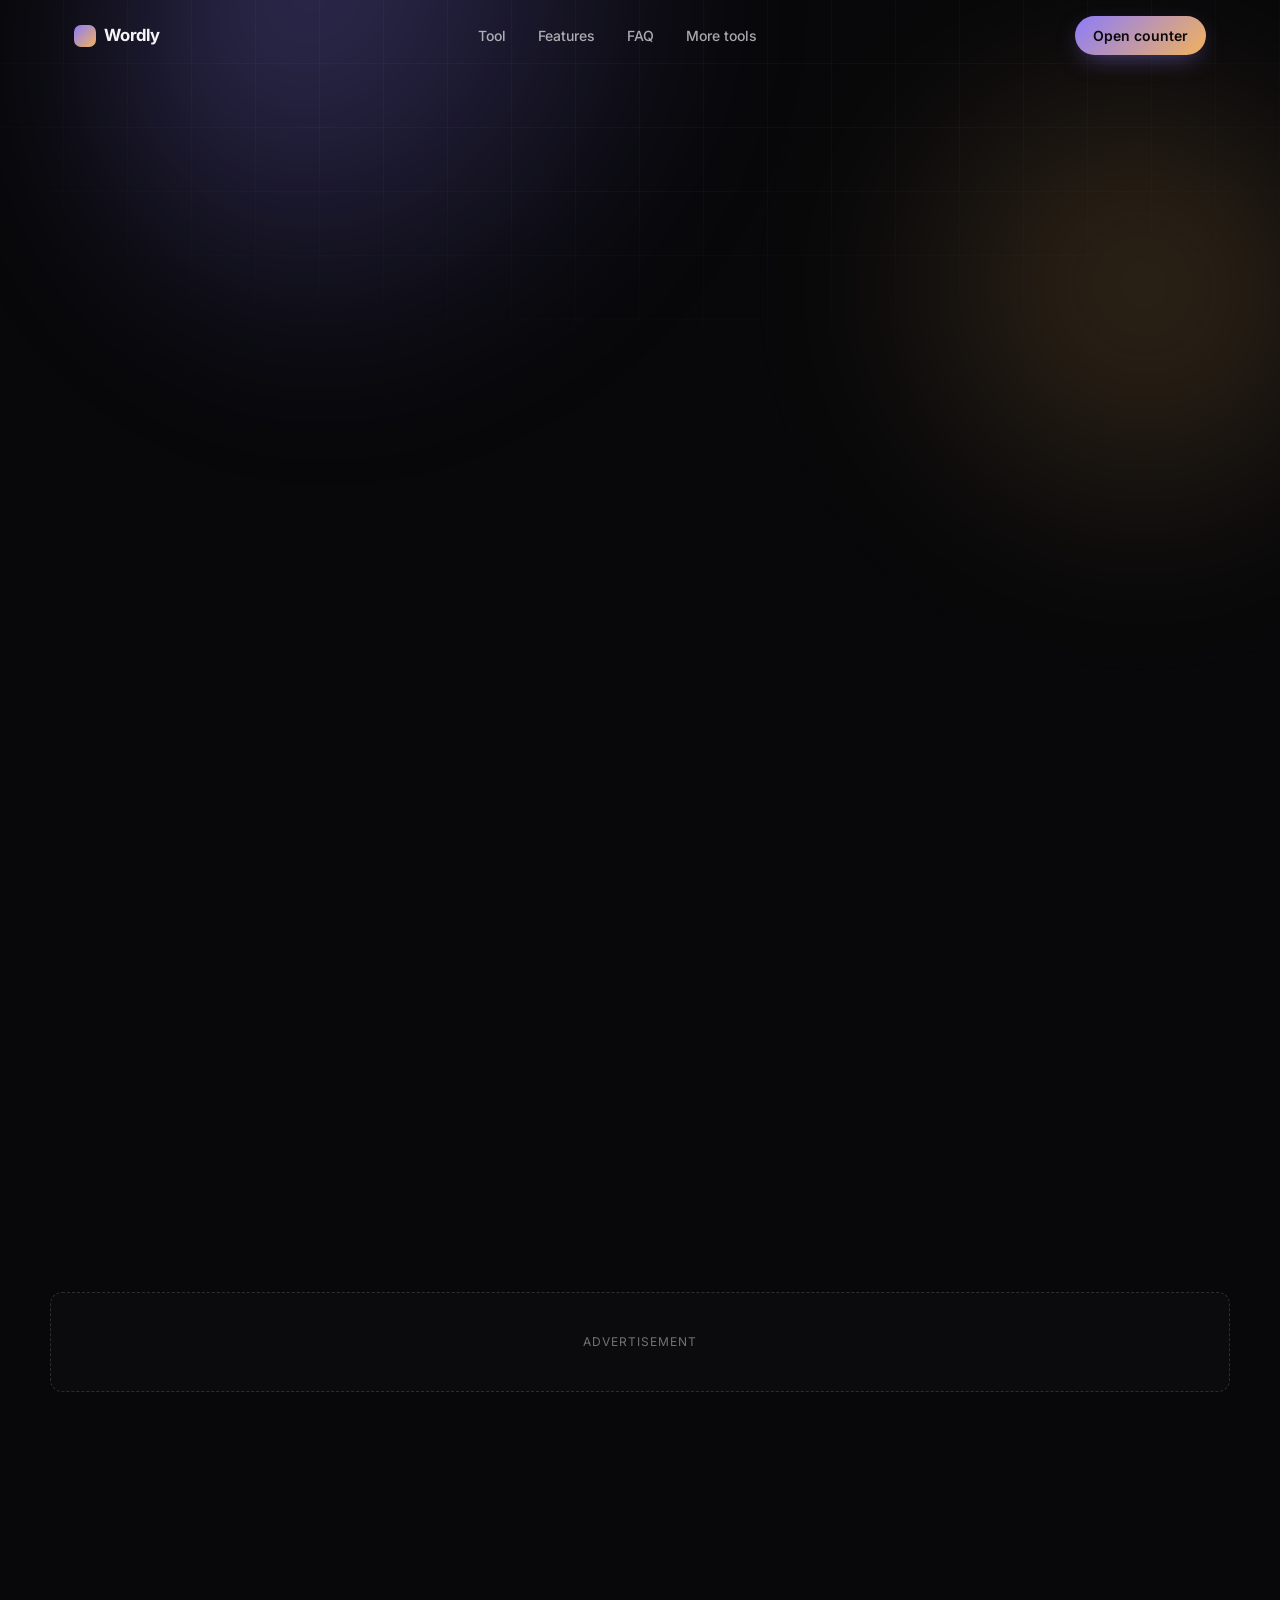
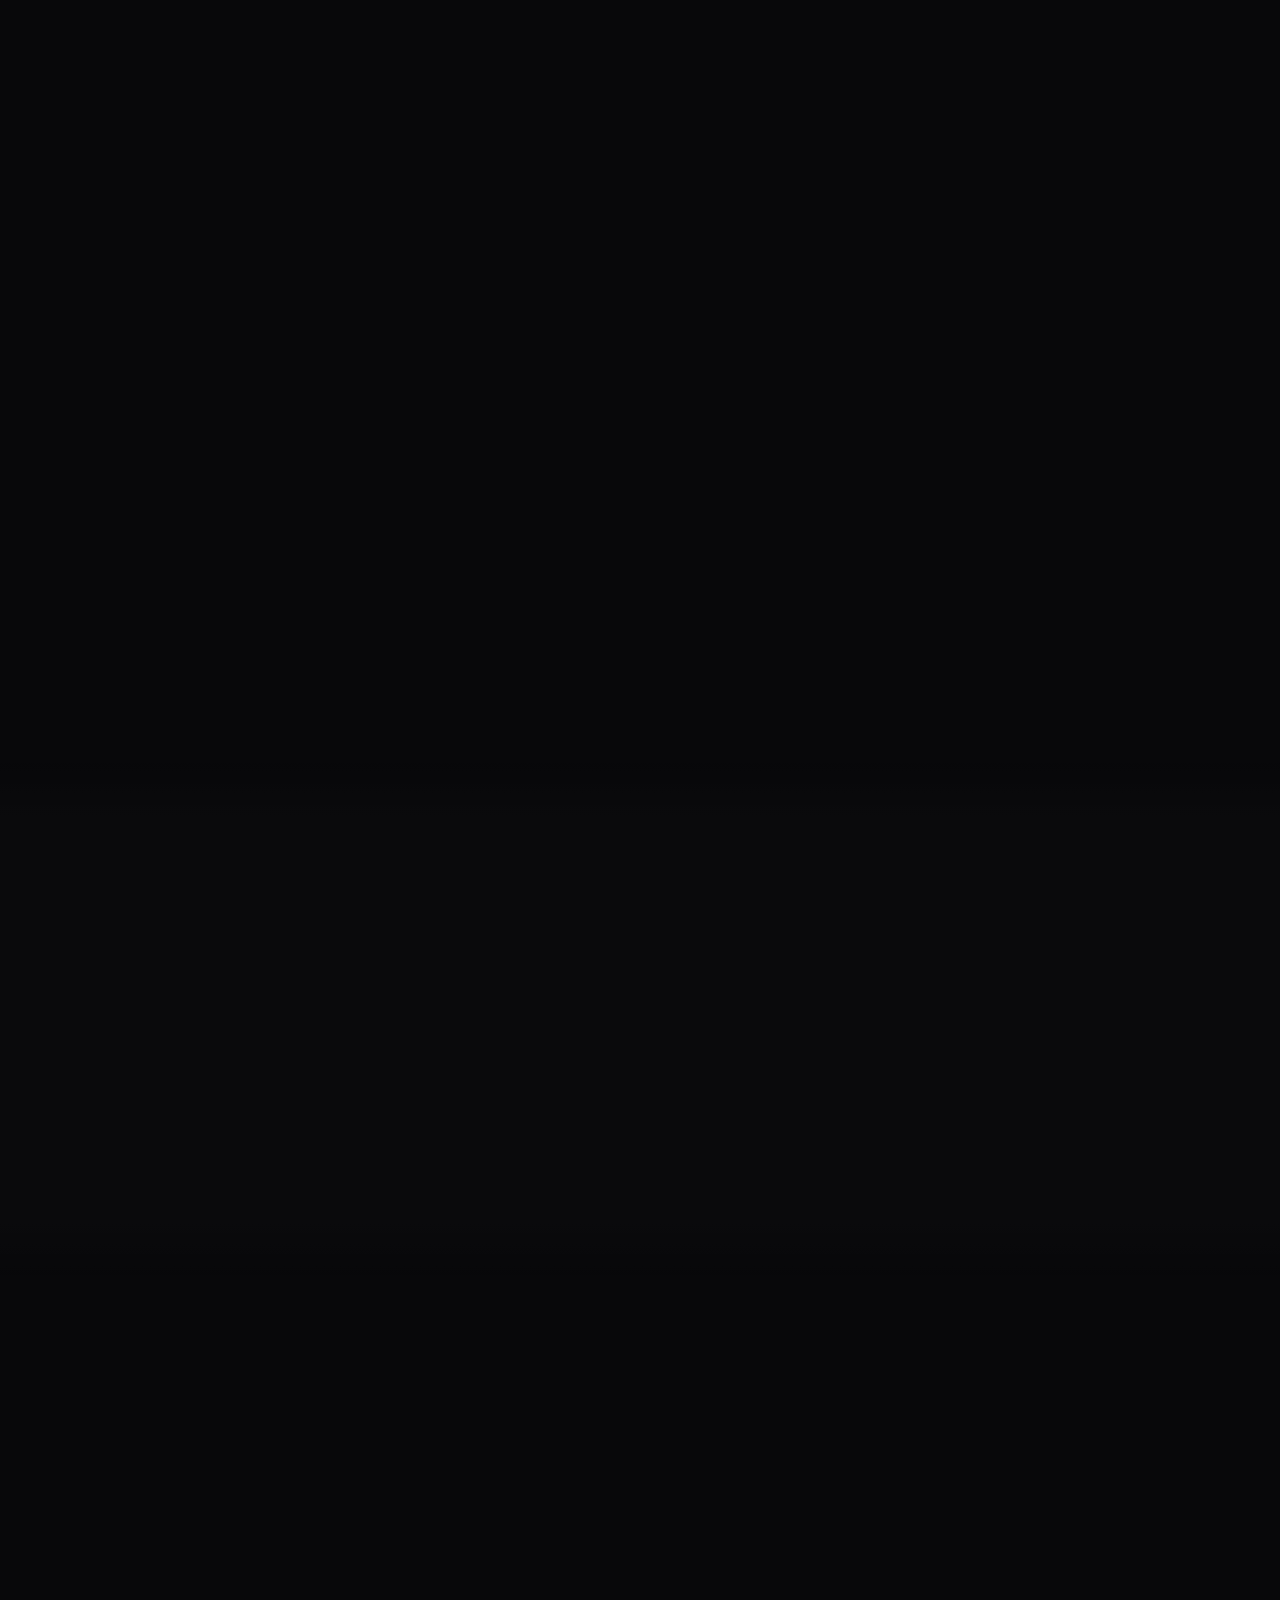
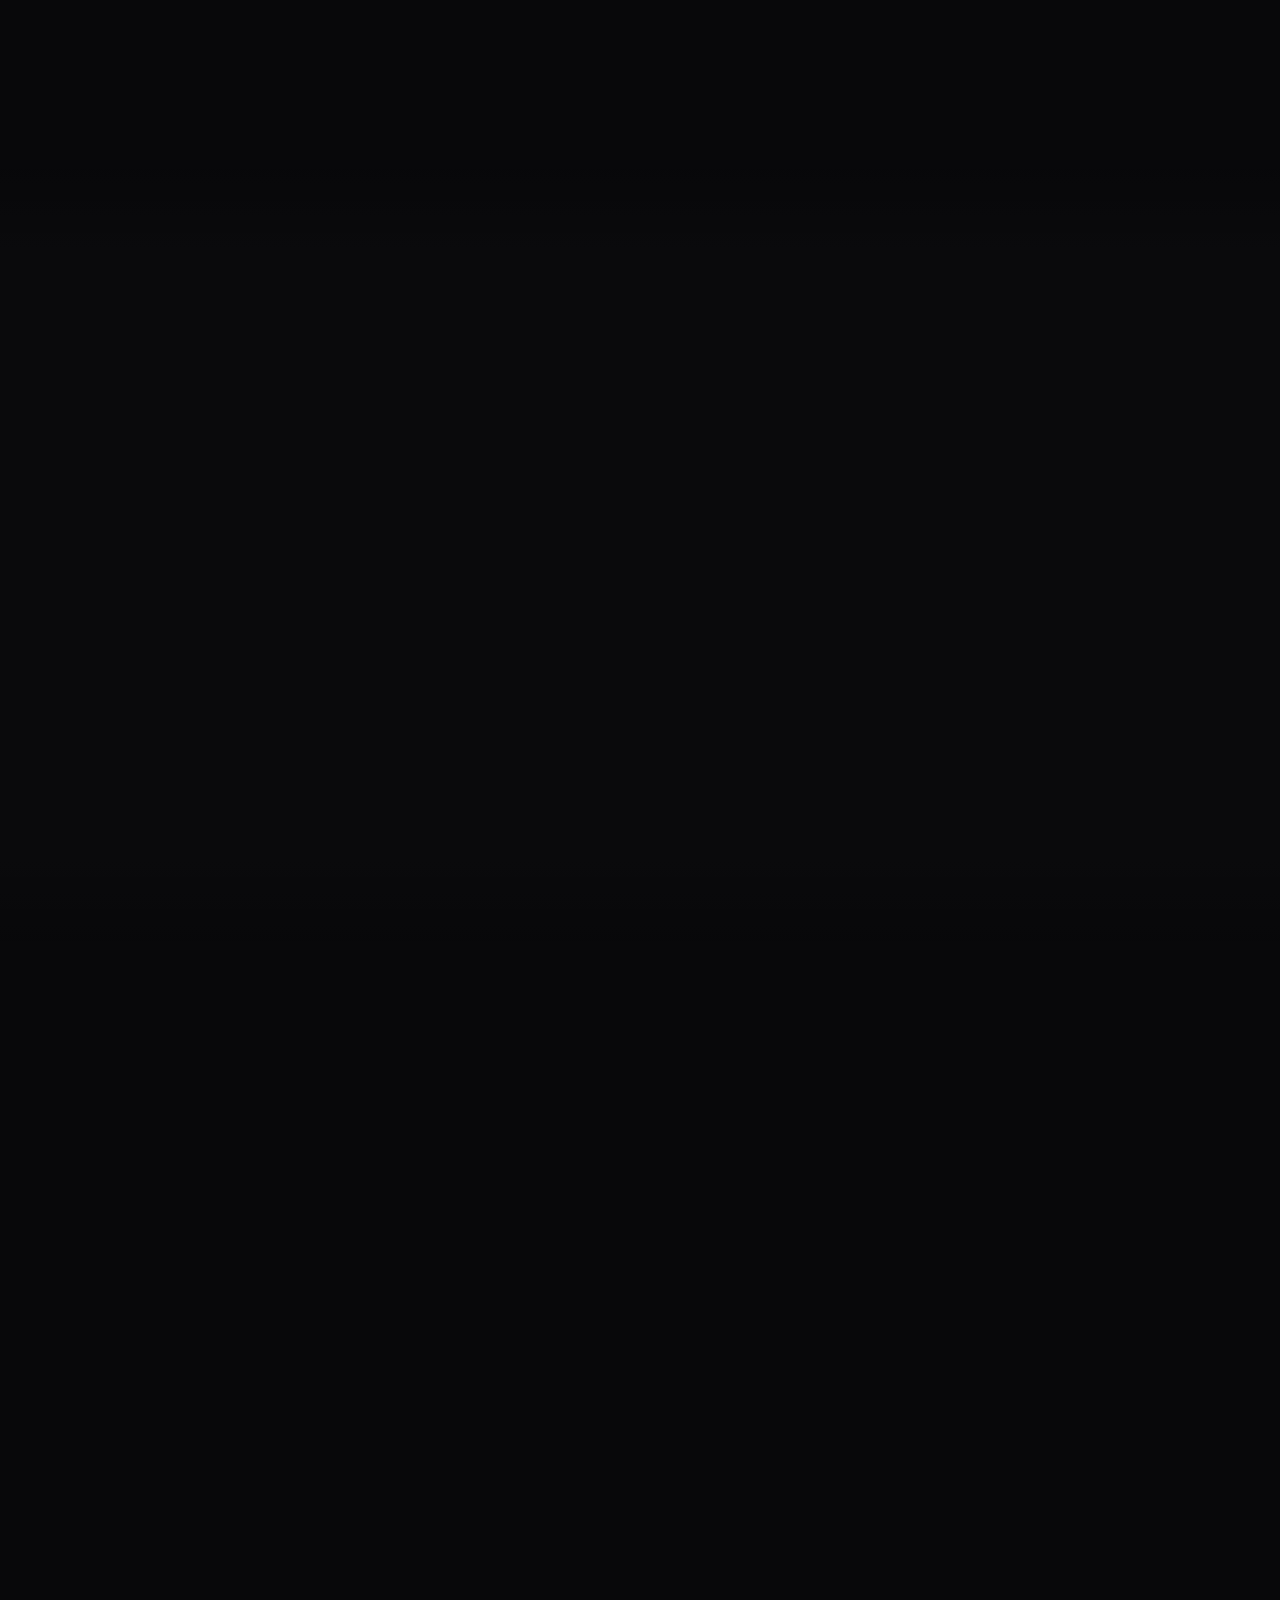
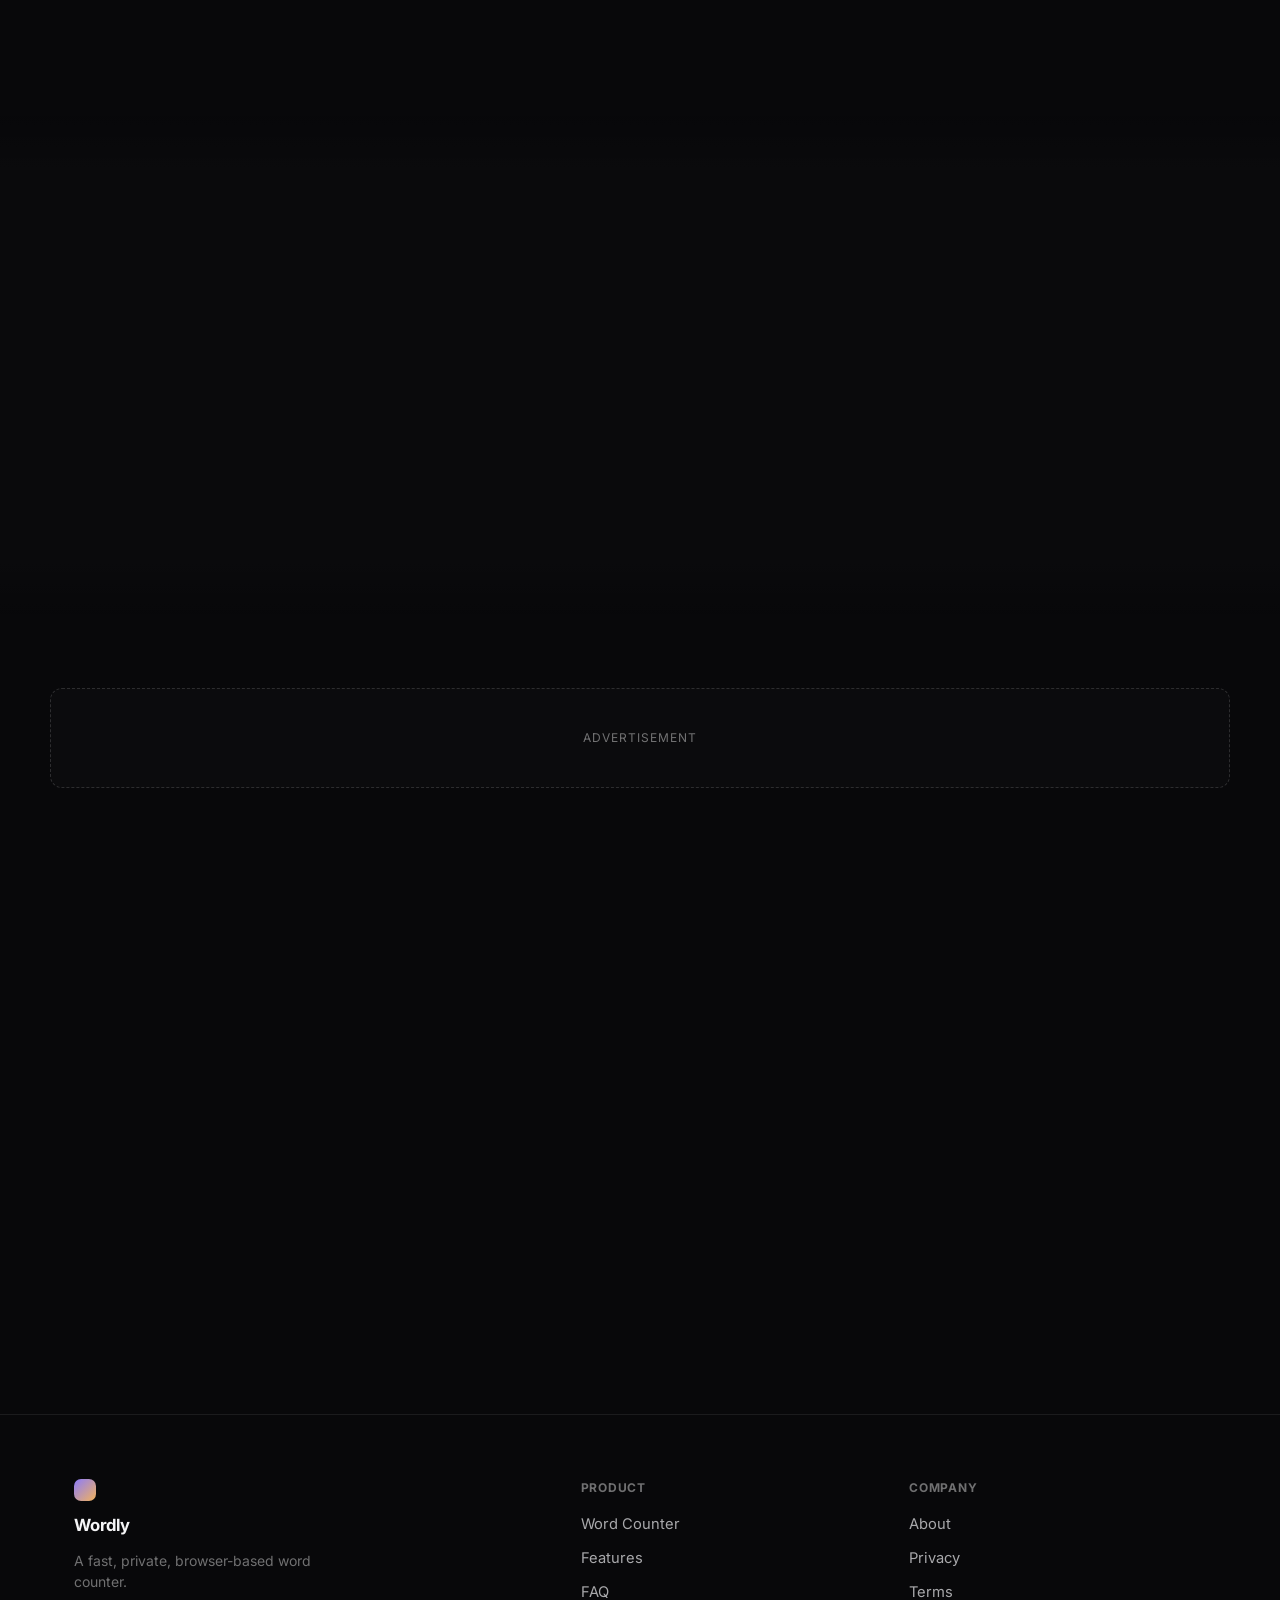
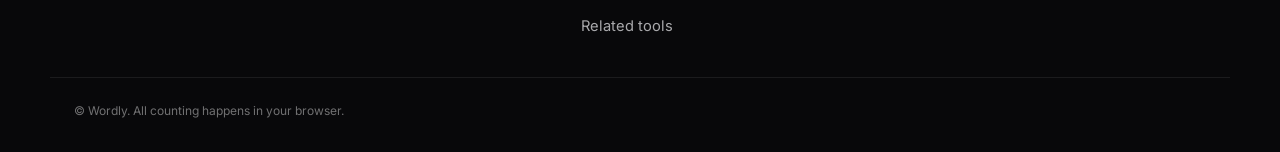
==== index.html @ 93889fdd "Add files via upload" ====
<!DOCTYPE html>
<html lang="en">
<head>
<meta charset="UTF-8">
<meta name="viewport" content="width=device-width, initial-scale=1.0">
<title>Word Counter — Free Online Word & Character Count Tool</title>
<meta name="description" content="Count words, characters, sentences and paragraphs instantly. A free, fast, browser-based word counter with reading time estimates. No sign-up, nothing stored.">
<link rel="canonical" href="https://www.wordcounter-example.com/">

<!-- Open Graph -->
<meta property="og:type" content="website">
<meta property="og:title" content="Word Counter — Free Online Word & Character Count Tool">
<meta property="og:description" content="Count words, characters, sentences and paragraphs instantly in your browser. Free, private, and fast — no sign-up required.">
<meta property="og:url" content="https://www.wordcounter-example.com/">
<meta property="og:site_name" content="Wordly">
<meta property="og:image" content="https://www.wordcounter-example.com/og-image.png">

<!-- Twitter -->
<meta name="twitter:card" content="summary_large_image">
<meta name="twitter:title" content="Word Counter — Free Online Word & Character Count Tool">
<meta name="twitter:description" content="Count words, characters, sentences and paragraphs instantly in your browser. Free, private, and fast.">
<meta name="twitter:image" content="https://www.wordcounter-example.com/og-image.png">

<meta name="theme-color" content="#0a0a0d">
<link rel="icon" type="image/svg+xml" href="favicon.svg">

<!-- Fonts -->
<link rel="preconnect" href="https://fonts.googleapis.com">
<link rel="preconnect" href="https://fonts.gstatic.com" crossorigin>
<link href="https://fonts.googleapis.com/css2?family=Inter:wght@400;500;600;700;800;900&family=Inter:ital@0;1&display=swap" rel="stylesheet">

<link rel="stylesheet" href="style.css">

<!-- Structured data: SoftwareApplication -->
<script type="application/ld+json">
{
  "@context": "https://schema.org",
  "@type": "SoftwareApplication",
  "name": "Wordly Word Counter",
  "applicationCategory": "UtilitiesApplication",
  "operatingSystem": "Any (Web Browser)",
  "url": "https://www.wordcounter-example.com/",
  "description": "A free, browser-based word counter that counts words, characters, sentences and paragraphs, and estimates reading time. No sign-up required and text is never uploaded.",
  "offers": {
    "@type": "Offer",
    "price": "0",
    "priceCurrency": "USD"
  }
}
</script>

<!-- Structured data: FAQPage -->
<script type="application/ld+json">
{
  "@context": "https://schema.org",
  "@type": "FAQPage",
  "mainEntity": [
    {
      "@type": "Question",
      "name": "Is this word counter free to use?",
      "acceptedAnswer": { "@type": "Answer", "text": "Yes. The tool is completely free, with no sign-up, no limits on how often you use it, and no watermarks on your text." }
    },
    {
      "@type": "Question",
      "name": "Does the tool store or upload my text?",
      "acceptedAnswer": { "@type": "Answer", "text": "No. All counting happens locally in your browser using JavaScript. Your text is never sent to a server or stored anywhere." }
    },
    {
      "@type": "Question",
      "name": "How is reading time calculated?",
      "acceptedAnswer": { "@type": "Answer", "text": "Reading time is estimated using an average adult silent reading speed of about 200 words per minute, rounded to the nearest minute." }
    },
    {
      "@type": "Question",
      "name": "How are sentences and paragraphs counted?",
      "acceptedAnswer": { "@type": "Answer", "text": "Sentences are counted by detecting terminal punctuation such as periods, question marks and exclamation points. Paragraphs are counted by detecting line breaks that separate blocks of text." }
    },
    {
      "@type": "Question",
      "name": "Can I use this for essays, assignments, or word-limit requirements?",
      "acceptedAnswer": { "@type": "Answer", "text": "Yes. The counter is well suited for checking essays, application forms, captions and any writing with a required word or character limit." }
    },
    {
      "@type": "Question",
      "name": "Does the word counter work on mobile devices?",
      "acceptedAnswer": { "@type": "Answer", "text": "Yes. The tool is fully responsive and works on phones, tablets and desktop browsers alike." }
    }
  ]
}
</script>
</head>
<body>

<a class="skip-link" href="#tool">Skip to word counter</a>

<!-- Atmospheric background -->
<div class="atmosphere" aria-hidden="true">
  <div class="atmosphere__glow atmosphere__glow--one"></div>
  <div class="atmosphere__glow atmosphere__glow--two"></div>
  <div class="atmosphere__grid"></div>
</div>

<header class="nav" id="siteNav">
  <div class="nav__inner">
    <a href="#top" class="nav__brand" aria-label="Wordly home">
      <span class="nav__brand-mark" aria-hidden="true"></span>
      <span class="nav__brand-name">Wordly</span>
    </a>

    <nav class="nav__links" aria-label="Primary">
      <a href="#tool">Tool</a>
      <a href="#features">Features</a>
      <a href="#faq">FAQ</a>
      <a href="#related-tools">More tools</a>
    </nav>

    <div class="nav__actions">
      <a href="#tool" class="btn btn--primary btn--small">
        Open counter
      </a>
      <button class="nav__menu-toggle" id="menuToggle" aria-expanded="false" aria-controls="mobileMenu" aria-label="Open menu">
        <span></span><span></span><span></span>
      </button>
    </div>
  </div>

  <div class="mobile-menu" id="mobileMenu">
    <a href="#tool">Tool</a>
    <a href="#features">Features</a>
    <a href="#faq">FAQ</a>
    <a href="#related-tools">More tools</a>
    <a href="#tool" class="btn btn--primary btn--small">Open counter</a>
  </div>
</header>

<main id="top">

  <!-- HERO -->
  <section class="hero" id="hero">
    <div class="hero__inner">
      <div class="hero__copy" data-reveal>
        <span class="eyebrow" data-reveal-child>
          <span class="eyebrow__dot" aria-hidden="true"></span>
          Free · Private · No sign-up
        </span>

        <h1 class="hero__title" data-reveal-child>
          A word counter that respects
          <span class="hero__title-accent">your words</span>
        </h1>

        <p class="hero__subtitle" data-reveal-child>
          Count words, characters, sentences and paragraphs the instant you type. Everything runs in your browser — your text is never uploaded, stored, or seen by anyone but you.
        </p>

        <div class="hero__cta-row" data-reveal-child>
          <a href="#tool" class="btn btn--primary btn--large">
            Start counting
            <svg width="16" height="16" viewBox="0 0 16 16" fill="none" aria-hidden="true"><path d="M3.5 8h9M8.5 3.5 13 8l-4.5 4.5" stroke="currentColor" stroke-width="1.6" stroke-linecap="round" stroke-linejoin="round"/></svg>
          </a>
          <a href="#how-it-works" class="btn btn--ghost btn--large">How it works</a>
        </div>

        <ul class="hero__facts" data-reveal-child>
          <li>No account required</li>
          <li>Works entirely offline</li>
          <li>Updates as you type</li>
        </ul>
      </div>
    </div>
  </section>

  <!-- TOOL -->
  <section class="tool-section" id="tool" aria-labelledby="tool-heading">
    <div class="tool-section__inner">
      <h2 class="sr-only" id="tool-heading">Word and character counter</h2>

      <div class="tool-card" data-reveal>
        <div class="tool-card__toolbar">
          <div class="tool-card__toolbar-left">
            <span class="tool-card__dot" aria-hidden="true"></span>
            <span class="tool-card__label">Word Counter</span>
          </div>
          <div class="tool-card__toolbar-actions">
            <button class="tool-btn" id="sampleBtn" type="button">
              <svg width="15" height="15" viewBox="0 0 16 16" fill="none" aria-hidden="true"><path d="M3 8.5 6 11l7-7" stroke="currentColor" stroke-width="1.5" stroke-linecap="round" stroke-linejoin="round"/></svg>
              Sample text
            </button>
            <button class="tool-btn" id="pasteBtn" type="button">
              <svg width="15" height="15" viewBox="0 0 16 16" fill="none" aria-hidden="true"><rect x="4" y="3" width="8" height="11" rx="1.5" stroke="currentColor" stroke-width="1.4"/><path d="M6.5 3V2.3A1.3 1.3 0 0 1 7.8 1h.4a1.3 1.3 0 0 1 1.3 1.3V3" stroke="currentColor" stroke-width="1.4"/></svg>
              Paste
            </button>
            <button class="tool-btn" id="copyBtn" type="button">
              <svg width="15" height="15" viewBox="0 0 16 16" fill="none" aria-hidden="true"><rect x="5.5" y="5.5" width="8" height="9" rx="1.4" stroke="currentColor" stroke-width="1.4"/><path d="M3 10.5V3.9A1.4 1.4 0 0 1 4.4 2.5H10" stroke="currentColor" stroke-width="1.4"/></svg>
              Copy
            </button>
            <button class="tool-btn tool-btn--danger" id="clearBtn" type="button">
              <svg width="15" height="15" viewBox="0 0 16 16" fill="none" aria-hidden="true"><path d="M3.5 4.5h9M6.5 4.5V3a1 1 0 0 1 1-1h1a1 1 0 0 1 1 1v1.5M6 7.5v4M10 7.5v4M4.5 4.5l.6 8.1a1.2 1.2 0 0 0 1.2 1.1h3.4a1.2 1.2 0 0 0 1.2-1.1l.6-8.1" stroke="currentColor" stroke-width="1.4" stroke-linecap="round"/></svg>
              Clear
            </button>
          </div>
        </div>

        <div class="tool-card__editor-wrap">
          <label for="editor" class="sr-only">Text to count</label>
          <textarea
            id="editor"
            class="tool-card__editor"
            placeholder="Start typing or paste your text here. Word, character, sentence and paragraph counts appear instantly below."
            spellcheck="false"
            autocomplete="off"
            autocapitalize="off"
          ></textarea>
          <div class="tool-card__editor-glow" aria-hidden="true"></div>
        </div>

        <p class="tool-card__status sr-only" id="liveStatus" role="status" aria-live="polite"></p>

        <div class="tool-card__stats">
          <div class="stat">
            <span class="stat__value" id="statWords" data-target="0">0</span>
            <span class="stat__label">Words</span>
          </div>
          <div class="stat">
            <span class="stat__value" id="statChars" data-target="0">0</span>
            <span class="stat__label">Characters</span>
          </div>
          <div class="stat">
            <span class="stat__value" id="statCharsNoSpace" data-target="0">0</span>
            <span class="stat__label">Chars (no spaces)</span>
          </div>
          <div class="stat">
            <span class="stat__value" id="statSentences" data-target="0">0</span>
            <span class="stat__label">Sentences</span>
          </div>
          <div class="stat">
            <span class="stat__value" id="statParagraphs" data-target="0">0</span>
            <span class="stat__label">Paragraphs</span>
          </div>
          <div class="stat">
            <span class="stat__value" id="statReadTime" data-target="0">0<span class="stat__unit">m</span></span>
            <span class="stat__label">Reading time</span>
          </div>
        </div>
      </div>

      <ul class="trust-strip" data-reveal>
        <li><svg width="16" height="16" viewBox="0 0 16 16" fill="none" aria-hidden="true"><path d="M8 1.5 13.5 3.5v3.8c0 3.4-2.3 5.9-5.5 7.2-3.2-1.3-5.5-3.8-5.5-7.2V3.5L8 1.5Z" stroke="currentColor" stroke-width="1.3" stroke-linejoin="round"/></svg> Private by design</li>
        <li><svg width="16" height="16" viewBox="0 0 16 16" fill="none" aria-hidden="true"><path d="M8 1v3.2M8 11.8V15M1 8h3.2M11.8 8H15M3.4 3.4l2.3 2.3M10.3 10.3l2.3 2.3M3.4 12.6l2.3-2.3M10.3 5.7l2.3-2.3" stroke="currentColor" stroke-width="1.3" stroke-linecap="round"/></svg> Instant results</li>
        <li><svg width="16" height="16" viewBox="0 0 16 16" fill="none" aria-hidden="true"><path d="M2 8a6 6 0 1 1 6 6" stroke="currentColor" stroke-width="1.3" stroke-linecap="round"/><path d="M2 4v3.5H5.5" stroke="currentColor" stroke-width="1.3" stroke-linecap="round" stroke-linejoin="round"/></svg> No sign-up needed</li>
        <li><svg width="16" height="16" viewBox="0 0 16 16" fill="none" aria-hidden="true"><rect x="2" y="5.5" width="12" height="8.5" rx="1.6" stroke="currentColor" stroke-width="1.3"/><path d="M4.5 5.5V4a3.5 3.5 0 0 1 7 0v1.5" stroke="currentColor" stroke-width="1.3"/></svg> Runs in your browser</li>
      </ul>
    </div>
  </section>

  <!-- AD SLOT 1 -->
  <div class="ad-slot" aria-label="Advertisement placeholder">
    <span class="ad-slot__label">Advertisement</span>
  </div>

  <!-- FEATURES -->
  <section class="section" id="features" aria-labelledby="features-heading">
    <div class="section__inner">
      <div class="section__head" data-reveal>
        <span class="section__kicker">Built for real writing</span>
        <h2 class="section__title" id="features-heading">Everything a word count tool should be</h2>
        <p class="section__desc">A focused set of counting features, designed to be fast, accurate, and unobtrusive — nothing you don't need.</p>
      </div>

      <div class="feature-grid">
        <article class="feature-card" data-reveal>
          <div class="feature-card__icon" style="--i-color: var(--accent-primary)">
            <svg width="20" height="20" viewBox="0 0 20 20" fill="none" aria-hidden="true"><path d="M3 6h14M3 10h10M3 14h6" stroke="currentColor" stroke-width="1.6" stroke-linecap="round"/></svg>
          </div>
          <h3>Word &amp; character counts</h3>
          <p>Live totals for words and characters, including a separate count of characters with spaces excluded — useful for strict limits.</p>
        </article>

        <article class="feature-card" data-reveal>
          <div class="feature-card__icon" style="--i-color: var(--accent-secondary)">
            <svg width="20" height="20" viewBox="0 0 20 20" fill="none" aria-hidden="true"><circle cx="10" cy="10" r="7" stroke="currentColor" stroke-width="1.6"/><path d="M10 6v4l3 2" stroke="currentColor" stroke-width="1.6" stroke-linecap="round"/></svg>
          </div>
          <h3>Reading time estimate</h3>
          <p>A reading-time calculator based on average silent reading speed, so you know roughly how long your text takes to read.</p>
        </article>

        <article class="feature-card" data-reveal>
          <div class="feature-card__icon" style="--i-color: var(--accent-primary)">
            <svg width="20" height="20" viewBox="0 0 20 20" fill="none" aria-hidden="true"><path d="M4 4h12v8H8l-4 3.5V12H4V4Z" stroke="currentColor" stroke-width="1.6" stroke-linejoin="round"/></svg>
          </div>
          <h3>Sentence detection</h3>
          <p>Sentences are counted as you write, so you can gauge pacing and structure without leaving the page.</p>
        </article>

        <article class="feature-card" data-reveal>
          <div class="feature-card__icon" style="--i-color: var(--accent-secondary)">
            <svg width="20" height="20" viewBox="0 0 20 20" fill="none" aria-hidden="true"><rect x="4" y="3.5" width="12" height="13" rx="1.5" stroke="currentColor" stroke-width="1.6"/><path d="M7 7.5h6M7 10.5h6M7 13.5h3.5" stroke="currentColor" stroke-width="1.4" stroke-linecap="round"/></svg>
          </div>
          <h3>Paragraph counting</h3>
          <p>Paragraph totals update automatically based on line breaks, helping you track document structure at a glance.</p>
        </article>

        <article class="feature-card" data-reveal>
          <div class="feature-card__icon" style="--i-color: var(--accent-primary)">
            <svg width="20" height="20" viewBox="0 0 20 20" fill="none" aria-hidden="true"><rect x="3" y="3" width="14" height="14" rx="2.5" stroke="currentColor" stroke-width="1.6"/><path d="M3 8.5h14" stroke="currentColor" stroke-width="1.4"/></svg>
          </div>
          <h3>Nothing stored, ever</h3>
          <p>Counting happens locally in JavaScript. Your text stays on your device — nothing is uploaded or saved.</p>
        </article>

        <article class="feature-card" data-reveal>
          <div class="feature-card__icon" style="--i-color: var(--accent-secondary)">
            <svg width="20" height="20" viewBox="0 0 20 20" fill="none" aria-hidden="true"><path d="M4 10a6 6 0 1 1 6 6" stroke="currentColor" stroke-width="1.6" stroke-linecap="round"/><path d="M4 6v4h4" stroke="currentColor" stroke-width="1.6" stroke-linecap="round" stroke-linejoin="round"/></svg>
          </div>
          <h3>Fast on any device</h3>
          <p>Lightweight, dependency-free code keeps the tool fast on phones, tablets, and lower-powered devices alike.</p>
        </article>
      </div>
    </div>
  </section>

  <!-- HOW IT WORKS -->
  <section class="section section--alt" id="how-it-works" aria-labelledby="how-heading">
    <div class="section__inner">
      <div class="section__head" data-reveal>
        <span class="section__kicker">Simple by design</span>
        <h2 class="section__title" id="how-heading">How the word counter works</h2>
        <p class="section__desc">No setup, no configuration — just type or paste, and read your stats in real time.</p>
      </div>

      <ol class="steps">
        <li class="step" data-reveal>
          <span class="step__number">01</span>
          <h3>Paste or type your text</h3>
          <p>Drop your text into the editor above, or start typing directly. There's no minimum or maximum length.</p>
        </li>
        <li class="step" data-reveal>
          <span class="step__number">02</span>
          <h3>Watch the stats update</h3>
          <p>Word, character, sentence and paragraph counts — plus reading time — update instantly as you write.</p>
        </li>
        <li class="step" data-reveal>
          <span class="step__number">03</span>
          <h3>Copy, edit, or clear</h3>
          <p>Copy your text back out, keep refining it against a limit, or clear the editor to start fresh.</p>
        </li>
      </ol>
    </div>
  </section>

  <!-- USE CASES -->
  <section class="section" id="use-cases" aria-labelledby="uses-heading">
    <div class="section__inner">
      <div class="section__head" data-reveal>
        <span class="section__kicker">Who it's for</span>
        <h2 class="section__title" id="uses-heading">One tool, many kinds of writing</h2>
      </div>

      <div class="use-grid">
        <article class="use-card" data-reveal>
          <h3>Students &amp; academics</h3>
          <p>Check essays, dissertations and assignments against word count requirements before you submit.</p>
        </article>
        <article class="use-card" data-reveal>
          <h3>Writers &amp; editors</h3>
          <p>Track chapter length, pacing and sentence rhythm while drafting articles, stories or scripts.</p>
        </article>
        <article class="use-card" data-reveal>
          <h3>Marketers &amp; content creators</h3>
          <p>Fit copy to character limits for meta descriptions, ads, captions and social posts.</p>
        </article>
        <article class="use-card" data-reveal>
          <h3>Job seekers</h3>
          <p>Keep cover letters and application answers within the word or character limits employers set.</p>
        </article>
      </div>
    </div>
  </section>

  <!-- SEO EDUCATIONAL CONTENT -->
  <section class="section section--alt" id="learn" aria-labelledby="learn-heading">
    <div class="section__inner">
      <div class="section__head" data-reveal>
        <span class="section__kicker">Understanding word count</span>
        <h2 class="section__title" id="learn-heading">Why word count still matters</h2>
      </div>

      <div class="learn-grid">
        <article class="learn-card" data-reveal>
          <h3>What word counting actually measures</h3>
          <p>A word count tool splits text on spaces and punctuation to estimate how many distinct words it contains. It's a simple measurement, but it's often the fastest way to judge whether a piece of writing is too short, too long, or just right for its purpose.</p>
        </article>

        <article class="learn-card" data-reveal>
          <h3>Word count in assignments and essays</h3>
          <p>Academic work almost always comes with a word limit, and going noticeably over or under it can affect how a submission is graded. Checking your draft against the limit as you write — rather than after you're finished — makes editing much less painful.</p>
        </article>

        <article class="learn-card" data-reveal>
          <h3>Character limits in content and marketing</h3>
          <p>Meta descriptions, ad copy, social captions and SMS messages are often bound by character limits rather than word counts. A character counter — with and without spaces — helps you fit a message precisely instead of guessing and trimming later.</p>
        </article>

        <article class="learn-card" data-reveal>
          <h3>Reading time and content length</h3>
          <p>Reading time is typically estimated from an average adult reading speed of around 200 words per minute. It gives readers a quick sense of the commitment a piece of writing requires, which is why it's common on articles, newsletters and blog posts.</p>
        </article>

        <article class="learn-card" data-reveal>
          <h3>Sentences, paragraphs, and readability</h3>
          <p>Very long sentences and dense paragraphs can make text harder to read, even when the vocabulary is simple. Watching sentence and paragraph counts alongside word count can help you notice when a section needs to be broken up.</p>
        </article>

        <article class="learn-card" data-reveal>
          <h3>Why counting locally matters</h3>
          <p>Some online tools send your text to a server to process it. This one doesn't — every count is calculated directly in your browser with JavaScript, so drafts, private notes or unpublished work never leave your device.</p>
        </article>
      </div>
    </div>
  </section>

  <!-- FAQ -->
  <section class="section" id="faq" aria-labelledby="faq-heading">
    <div class="section__inner section__inner--narrow">
      <div class="section__head" data-reveal>
        <span class="section__kicker">Common questions</span>
        <h2 class="section__title" id="faq-heading">Frequently asked questions</h2>
      </div>

      <div class="faq-list" data-reveal>
        <div class="faq-item">
          <h3>
            <button class="faq-item__trigger" aria-expanded="false" aria-controls="faq-a1" id="faq-q1">
              <span>Is this word counter free to use?</span>
              <svg class="faq-item__icon" width="14" height="14" viewBox="0 0 14 14" fill="none" aria-hidden="true"><path d="M2 7h10M7 2v10" stroke="currentColor" stroke-width="1.6" stroke-linecap="round"/></svg>
            </button>
          </h3>
          <div class="faq-item__panel" id="faq-a1" role="region" aria-labelledby="faq-q1">
            <p>Yes. The tool is completely free, with no sign-up, no usage limits, and no watermarks added to your text.</p>
          </div>
        </div>

        <div class="faq-item">
          <h3>
            <button class="faq-item__trigger" aria-expanded="false" aria-controls="faq-a2" id="faq-q2">
              <span>Does the tool store or upload my text?</span>
              <svg class="faq-item__icon" width="14" height="14" viewBox="0 0 14 14" fill="none" aria-hidden="true"><path d="M2 7h10M7 2v10" stroke="currentColor" stroke-width="1.6" stroke-linecap="round"/></svg>
            </button>
          </h3>
          <div class="faq-item__panel" id="faq-a2" role="region" aria-labelledby="faq-q2">
            <p>No. All counting happens locally in your browser using JavaScript. Your text is never sent to a server or stored anywhere.</p>
          </div>
        </div>

        <div class="faq-item">
          <h3>
            <button class="faq-item__trigger" aria-expanded="false" aria-controls="faq-a3" id="faq-q3">
              <span>How is reading time calculated?</span>
              <svg class="faq-item__icon" width="14" height="14" viewBox="0 0 14 14" fill="none" aria-hidden="true"><path d="M2 7h10M7 2v10" stroke="currentColor" stroke-width="1.6" stroke-linecap="round"/></svg>
            </button>
          </h3>
          <div class="faq-item__panel" id="faq-a3" role="region" aria-labelledby="faq-q3">
            <p>Reading time is estimated using an average silent reading speed of about 200 words per minute, rounded to the nearest minute.</p>
          </div>
        </div>

        <div class="faq-item">
          <h3>
            <button class="faq-item__trigger" aria-expanded="false" aria-controls="faq-a4" id="faq-q4">
              <span>How are sentences and paragraphs counted?</span>
              <svg class="faq-item__icon" width="14" height="14" viewBox="0 0 14 14" fill="none" aria-hidden="true"><path d="M2 7h10M7 2v10" stroke="currentColor" stroke-width="1.6" stroke-linecap="round"/></svg>
            </button>
          </h3>
          <div class="faq-item__panel" id="faq-a4" role="region" aria-labelledby="faq-q4">
            <p>Sentences are detected using terminal punctuation such as periods, question marks and exclamation points. Paragraphs are detected from line breaks that separate blocks of text.</p>
          </div>
        </div>

        <div class="faq-item">
          <h3>
            <button class="faq-item__trigger" aria-expanded="false" aria-controls="faq-a5" id="faq-q5">
              <span>Can I use this for essays or word-limit requirements?</span>
              <svg class="faq-item__icon" width="14" height="14" viewBox="0 0 14 14" fill="none" aria-hidden="true"><path d="M2 7h10M7 2v10" stroke="currentColor" stroke-width="1.6" stroke-linecap="round"/></svg>
            </button>
          </h3>
          <div class="faq-item__panel" id="faq-a5" role="region" aria-labelledby="faq-q5">
            <p>Yes. The counter works well for checking essays, application forms, captions and any writing with a required word or character limit.</p>
          </div>
        </div>

        <div class="faq-item">
          <h3>
            <button class="faq-item__trigger" aria-expanded="false" aria-controls="faq-a6" id="faq-q6">
              <span>Does the word counter work on mobile devices?</span>
              <svg class="faq-item__icon" width="14" height="14" viewBox="0 0 14 14" fill="none" aria-hidden="true"><path d="M2 7h10M7 2v10" stroke="currentColor" stroke-width="1.6" stroke-linecap="round"/></svg>
            </button>
          </h3>
          <div class="faq-item__panel" id="faq-a6" role="region" aria-labelledby="faq-q6">
            <p>Yes. The tool is fully responsive and works on phones, tablets and desktop browsers alike.</p>
          </div>
        </div>
      </div>
    </div>
  </section>

  <!-- RELATED TOOLS -->
  <section class="section section--alt" id="related-tools" aria-labelledby="related-heading">
    <div class="section__inner">
      <div class="section__head" data-reveal>
        <span class="section__kicker">Related tools</span>
        <h2 class="section__title" id="related-heading">More ways to measure your text</h2>
        <p class="section__desc">Dedicated tools for when you only need one number.</p>
      </div>

      <div class="related-grid">
        <a class="related-card" href="#tool" data-reveal>
          <span class="related-card__icon">Aa</span>
          <h3>Character Counter</h3>
          <p>Precise character counts, with and without spaces.</p>
        </a>
        <a class="related-card" href="#tool" data-reveal>
          <span class="related-card__icon">¶</span>
          <h3>Sentence Counter</h3>
          <p>Track sentence count to gauge pacing and clarity.</p>
        </a>
        <a class="related-card" href="#tool" data-reveal>
          <span class="related-card__icon">§</span>
          <h3>Paragraph Counter</h3>
          <p>Keep an eye on document structure as you write.</p>
        </a>
        <a class="related-card" href="#tool" data-reveal>
          <span class="related-card__icon">⏱</span>
          <h3>Reading Time Calculator</h3>
          <p>Estimate how long your content takes to read.</p>
        </a>
      </div>
    </div>
  </section>

  <!-- AD SLOT 2 -->
  <div class="ad-slot" aria-label="Advertisement placeholder">
    <span class="ad-slot__label">Advertisement</span>
  </div>

  <!-- FINAL CTA -->
  <section class="final-cta" aria-labelledby="cta-heading">
    <div class="final-cta__inner" data-reveal>
      <h2 class="final-cta__title" id="cta-heading">Your next draft is one paste away</h2>
      <p class="final-cta__desc">Free, private, and ready whenever you are — no account, no waiting.</p>
      <a href="#tool" class="btn btn--primary btn--large">
        Open the word counter
        <svg width="16" height="16" viewBox="0 0 16 16" fill="none" aria-hidden="true"><path d="M3.5 8h9M8.5 3.5 13 8l-4.5 4.5" stroke="currentColor" stroke-width="1.6" stroke-linecap="round" stroke-linejoin="round"/></svg>
      </a>
    </div>
  </section>

</main>

<footer class="footer">
  <div class="footer__inner">
    <div class="footer__brand">
      <span class="nav__brand-mark" aria-hidden="true"></span>
      <span class="nav__brand-name">Wordly</span>
      <p>A fast, private, browser-based word counter.</p>
    </div>

    <nav class="footer__col" aria-label="Product">
      <h3>Product</h3>
      <a href="#tool">Word Counter</a>
      <a href="#features">Features</a>
      <a href="#faq">FAQ</a>
      <a href="#related-tools">Related tools</a>
    </nav>

    <nav class="footer__col" aria-label="Company">
      <h3>Company</h3>
      <a href="about.html">About</a>
      <a href="privacy.html">Privacy</a>
      <a href="terms.html">Terms</a>
    </nav>
  </div>
  <div class="footer__bottom">
    <p>&copy; <span id="year"></span> Wordly. All counting happens in your browser.</p>
  </div>
</footer>

<script src="script.js" defer></script>
</body>
</html>
---- style.css ----
/* ==========================================================================
   Wordly — Word Counter
   Design tokens
   ========================================================================== */

:root {
  /* Surfaces */
  --bg: #08080a;
  --bg-elevated: #0e0e12;
  --surface: #131318;
  --surface-2: #191921;
  --surface-3: #1f1f29;
  --border: rgba(255, 255, 255, 0.08);
  --border-strong: rgba(255, 255, 255, 0.14);

  /* Text */
  --text-primary: #f5f5f7;
  --text-secondary: rgba(245, 245, 247, 0.68);
  --text-tertiary: rgba(245, 245, 247, 0.44);

  /* Brand — two-color system */
  --accent-primary: #8c7cfb;      /* violet */
  --accent-primary-dim: #6f5fd9;
  --accent-secondary: #f2b25c;    /* warm amber */
  --accent-secondary-dim: #d99a45;

  --accent-primary-rgb: 140, 124, 251;
  --accent-secondary-rgb: 242, 178, 92;

  /* Gradients */
  --gradient-brand: linear-gradient(135deg, var(--accent-primary) 0%, var(--accent-secondary) 100%);
  --gradient-text: linear-gradient(120deg, #ffffff 0%, #ffffff 40%, var(--accent-secondary) 100%);

  /* Spacing scale (4px base) */
  --space-1: 4px;
  --space-2: 8px;
  --space-3: 12px;
  --space-4: 16px;
  --space-5: 20px;
  --space-6: 24px;
  --space-8: 32px;
  --space-10: 40px;
  --space-12: 48px;
  --space-16: 64px;
  --space-20: 80px;
  --space-24: 96px;
  --space-32: 128px;

  /* Radii */
  --radius-sm: 8px;
  --radius-md: 12px;
  --radius-lg: 20px;
  --radius-xl: 28px;
  --radius-full: 999px;

  /* Shadows */
  --shadow-sm: 0 2px 8px rgba(0, 0, 0, 0.24);
  --shadow-md: 0 8px 30px rgba(0, 0, 0, 0.35);
  --shadow-lg: 0 20px 60px rgba(0, 0, 0, 0.45);
  --shadow-glow: 0 0 0 1px rgba(var(--accent-primary-rgb), 0.15), 0 20px 60px -10px rgba(var(--accent-primary-rgb), 0.25);

  /* Typography */
  --font-sans: "Inter", -apple-system, BlinkMacSystemFont, "Segoe UI", sans-serif;
  --fs-display: clamp(2.6rem, 5.4vw, 5rem);
  --fs-h2: clamp(1.9rem, 3.4vw, 2.75rem);
  --fs-h3: clamp(1.15rem, 1.6vw, 1.35rem);
  --fs-lead: clamp(1.05rem, 1.4vw, 1.25rem);
  --fs-body: 1rem;
  --fs-small: 0.875rem;
  --fs-micro: 0.75rem;

  /* Motion */
  --ease-out: cubic-bezier(0.16, 1, 0.3, 1);
  --ease-in-out: cubic-bezier(0.65, 0, 0.35, 1);
  --dur-fast: 150ms;
  --dur-base: 300ms;
  --dur-slow: 600ms;

  --container: 1180px;
}

/* ==========================================================================
   Reset
   ========================================================================== */

*, *::before, *::after { box-sizing: border-box; }
* { margin: 0; padding: 0; }

html {
  color-scheme: dark;
  scroll-behavior: smooth;
  -webkit-text-size-adjust: 100%;
}

body {
  background: var(--bg);
  color: var(--text-primary);
  font-family: var(--font-sans);
  font-size: var(--fs-body);
  line-height: 1.5;
  -webkit-font-smoothing: antialiased;
  -moz-osx-font-smoothing: grayscale;
  overflow-x: hidden;
  min-height: 100vh;
}

img, svg { display: block; max-width: 100%; }
a { color: inherit; text-decoration: none; }
button { font: inherit; color: inherit; background: none; border: none; cursor: pointer; }
textarea { font: inherit; color: inherit; }
ul, ol { list-style: none; }

.sr-only {
  position: absolute;
  width: 1px; height: 1px;
  padding: 0; margin: -1px;
  overflow: hidden;
  clip: rect(0, 0, 0, 0);
  white-space: nowrap;
  border: 0;
}

.skip-link {
  position: absolute;
  top: -100px;
  left: var(--space-4);
  z-index: 200;
  background: var(--accent-primary);
  color: #0a0a0d;
  padding: var(--space-3) var(--space-5);
  border-radius: var(--radius-sm);
  font-weight: 600;
  transition: top var(--dur-base) var(--ease-out);
}
.skip-link:focus { top: var(--space-4); }

:focus-visible {
  outline: 2px solid var(--accent-secondary);
  outline-offset: 3px;
  border-radius: var(--radius-sm);
}

@media (prefers-reduced-motion: reduce) {
  html { scroll-behavior: auto; }
  *, *::before, *::after {
    animation-duration: 0.001ms !important;
    animation-iteration-count: 1 !important;
    transition-duration: 0.001ms !important;
    scroll-behavior: auto !important;
  }
}

/* ==========================================================================
   Atmosphere / background
   ========================================================================== */

.atmosphere {
  position: fixed;
  inset: 0;
  z-index: 0;
  pointer-events: none;
  overflow: hidden;
}

.atmosphere__glow {
  position: absolute;
  border-radius: 50%;
  filter: blur(90px);
  opacity: 0.35;
  will-change: transform;
}

.atmosphere__glow--one {
  width: 620px;
  height: 620px;
  top: -220px;
  left: 8%;
  background: radial-gradient(circle at 30% 30%, var(--accent-primary), transparent 70%);
  animation: drift-one 26s var(--ease-in-out) infinite;
}

.atmosphere__glow--two {
  width: 520px;
  height: 520px;
  top: 8%;
  right: -6%;
  background: radial-gradient(circle at 60% 40%, var(--accent-secondary), transparent 70%);
  opacity: 0.22;
  animation: drift-two 32s var(--ease-in-out) infinite;
}

@keyframes drift-one {
  0%, 100% { transform: translate(0, 0) scale(1); }
  50% { transform: translate(40px, 60px) scale(1.08); }
}
@keyframes drift-two {
  0%, 100% { transform: translate(0, 0) scale(1); }
  50% { transform: translate(-50px, 40px) scale(1.05); }
}

.atmosphere__grid {
  position: absolute;
  inset: -1px;
  background-image:
    linear-gradient(to right, rgba(255,255,255,0.028) 1px, transparent 1px),
    linear-gradient(to bottom, rgba(255,255,255,0.028) 1px, transparent 1px);
  background-size: 64px 64px;
  mask-image: radial-gradient(ellipse 80% 50% at 50% 0%, black 40%, transparent 90%);
}

@media (prefers-reduced-motion: reduce) {
  .atmosphere__glow--one, .atmosphere__glow--two { animation: none; }
}

/* ==========================================================================
   Layout helpers
   ========================================================================== */

main, header, footer { position: relative; z-index: 1; }

.section__inner,
.hero__inner,
.tool-section__inner,
.nav__inner,
.footer__inner,
.final-cta__inner {
  max-width: var(--container);
  margin: 0 auto;
  padding-left: var(--space-6);
  padding-right: var(--space-6);
}

.section__inner--narrow { max-width: 820px; }

/* ==========================================================================
   Reveal-on-scroll
   ========================================================================== */

[data-reveal] {
  opacity: 0;
  transform: translateY(24px);
  transition: opacity 700ms var(--ease-out), transform 700ms var(--ease-out);
}
[data-reveal].is-visible {
  opacity: 1;
  transform: translateY(0);
}
[data-reveal-child] {
  opacity: 0;
  transform: translateY(16px);
  transition: opacity 650ms var(--ease-out), transform 650ms var(--ease-out);
}
.is-visible [data-reveal-child] { opacity: 1; transform: translateY(0); }
.is-visible [data-reveal-child]:nth-child(1) { transition-delay: 40ms; }
.is-visible [data-reveal-child]:nth-child(2) { transition-delay: 120ms; }
.is-visible [data-reveal-child]:nth-child(3) { transition-delay: 200ms; }
.is-visible [data-reveal-child]:nth-child(4) { transition-delay: 280ms; }
.is-visible [data-reveal-child]:nth-child(5) { transition-delay: 360ms; }

@media (prefers-reduced-motion: reduce) {
  [data-reveal], [data-reveal-child] { opacity: 1; transform: none; transition: none; }
}

/* ==========================================================================
   Buttons
   ========================================================================== */

.btn {
  display: inline-flex;
  align-items: center;
  justify-content: center;
  gap: var(--space-2);
  border-radius: var(--radius-full);
  font-weight: 600;
  white-space: nowrap;
  transition: transform var(--dur-fast) var(--ease-out), box-shadow var(--dur-base) var(--ease-out), background var(--dur-base) var(--ease-out), border-color var(--dur-base) var(--ease-out);
}
.btn:active { transform: scale(0.97); }

.btn--primary {
  background: var(--gradient-brand);
  color: #0a0a0d;
  box-shadow: 0 8px 24px -8px rgba(var(--accent-primary-rgb), 0.55);
}
.btn--primary:hover {
  box-shadow: 0 12px 32px -8px rgba(var(--accent-primary-rgb), 0.7);
  transform: translateY(-1px);
}

.btn--ghost {
  background: transparent;
  color: var(--text-primary);
  border: 1px solid var(--border-strong);
}
.btn--ghost:hover {
  border-color: rgba(var(--accent-primary-rgb), 0.5);
  background: rgba(var(--accent-primary-rgb), 0.06);
}

.btn--large { padding: 15px 26px; font-size: 1rem; }
.btn--small { padding: 9px 18px; font-size: var(--fs-small); }

/* ==========================================================================
   Navigation
   ========================================================================== */

.nav {
  position: sticky;
  top: 0;
  z-index: 100;
  padding: var(--space-4) 0;
  transition: background var(--dur-base) var(--ease-out), border-color var(--dur-base) var(--ease-out), backdrop-filter var(--dur-base) var(--ease-out);
  border-bottom: 1px solid transparent;
}

.nav.is-scrolled {
  background: rgba(8, 8, 10, 0.72);
  backdrop-filter: blur(16px) saturate(140%);
  -webkit-backdrop-filter: blur(16px) saturate(140%);
  border-bottom-color: var(--border);
}

.nav__inner {
  display: flex;
  align-items: center;
  justify-content: space-between;
  gap: var(--space-6);
}

.nav__brand {
  display: flex;
  align-items: center;
  gap: var(--space-2);
  font-weight: 700;
  font-size: 1.05rem;
  letter-spacing: -0.01em;
}

.nav__brand-mark {
  width: 22px;
  height: 22px;
  border-radius: 7px;
  background: var(--gradient-brand);
  flex-shrink: 0;
}

.nav__brand-name {
  font-weight: 700;
  font-size: 1.05rem;
  letter-spacing: -0.01em;
}

.nav__links {
  display: flex;
  align-items: center;
  gap: var(--space-8);
}
.nav__links a {
  font-size: var(--fs-small);
  font-weight: 500;
  color: var(--text-secondary);
  transition: color var(--dur-fast) var(--ease-out);
  position: relative;
}
.nav__links a:hover { color: var(--text-primary); }

.nav__actions { display: flex; align-items: center; gap: var(--space-3); }

.nav__menu-toggle {
  display: none;
  flex-direction: column;
  justify-content: center;
  gap: 5px;
  width: 36px;
  height: 36px;
}
.nav__menu-toggle span {
  display: block;
  width: 18px;
  height: 1.6px;
  background: var(--text-primary);
  margin: 0 auto;
  transition: transform var(--dur-base) var(--ease-out), opacity var(--dur-base) var(--ease-out);
}
.nav__menu-toggle[aria-expanded="true"] span:nth-child(1) { transform: translateY(6.6px) rotate(45deg); }
.nav__menu-toggle[aria-expanded="true"] span:nth-child(2) { opacity: 0; }
.nav__menu-toggle[aria-expanded="true"] span:nth-child(3) { transform: translateY(-6.6px) rotate(-45deg); }

.mobile-menu {
  display: none;
  flex-direction: column;
  gap: var(--space-1);
  padding: var(--space-4) var(--space-6) 0;
  max-height: 0;
  overflow: hidden;
  transition: max-height var(--dur-base) var(--ease-out);
}
.mobile-menu.is-open { max-height: 320px; padding-bottom: var(--space-4); }
.mobile-menu a {
  padding: var(--space-3) var(--space-2);
  font-size: 0.95rem;
  color: var(--text-secondary);
  border-bottom: 1px solid var(--border);
}
.mobile-menu .btn { margin-top: var(--space-3); align-self: flex-start; }

@media (max-width: 860px) {
  .nav__links { display: none; }
  .nav__actions .btn--small { display: none; }
  .nav__menu-toggle { display: flex; }
  .mobile-menu { display: flex; }
}

/* ==========================================================================
   Hero
   ========================================================================== */

.hero {
  padding: var(--space-16) 0 var(--space-12);
}

.hero__inner { display: flex; justify-content: center; }

.hero__copy {
  max-width: 780px;
  text-align: center;
  display: flex;
  flex-direction: column;
  align-items: center;
}

.eyebrow {
  display: inline-flex;
  align-items: center;
  gap: var(--space-2);
  padding: 7px 16px;
  border-radius: var(--radius-full);
  background: var(--surface);
  border: 1px solid var(--border-strong);
  font-size: var(--fs-micro);
  font-weight: 600;
  letter-spacing: 0.02em;
  color: var(--text-secondary);
  margin-bottom: var(--space-6);
}
.eyebrow__dot {
  width: 6px; height: 6px;
  border-radius: 50%;
  background: var(--accent-secondary);
  box-shadow: 0 0 10px 2px rgba(var(--accent-secondary-rgb), 0.6);
}

.hero__title {
  font-size: var(--fs-display);
  font-weight: 800;
  letter-spacing: -0.03em;
  line-height: 1.05;
  margin-bottom: var(--space-6);
}
.hero__title-accent {
  background: var(--gradient-text);
  -webkit-background-clip: text;
  background-clip: text;
  color: transparent;
}

.hero__subtitle {
  font-size: var(--fs-lead);
  color: var(--text-secondary);
  max-width: 620px;
  margin-bottom: var(--space-8);
  line-height: 1.55;
}

.hero__cta-row {
  display: flex;
  align-items: center;
  gap: var(--space-4);
  margin-bottom: var(--space-8);
  flex-wrap: wrap;
  justify-content: center;
}

.hero__facts {
  display: flex;
  gap: var(--space-6);
  flex-wrap: wrap;
  justify-content: center;
}
.hero__facts li {
  font-size: var(--fs-small);
  color: var(--text-tertiary);
  display: flex;
  align-items: center;
  gap: var(--space-2);
}
.hero__facts li::before {
  content: "";
  width: 5px; height: 5px;
  border-radius: 50%;
  background: var(--accent-primary);
}

/* ==========================================================================
   Tool card
   ========================================================================== */

.tool-section { padding-bottom: var(--space-16); }

.tool-card {
  background: linear-gradient(180deg, var(--surface) 0%, var(--surface-2) 100%);
  border: 1px solid var(--border-strong);
  border-radius: var(--radius-xl);
  box-shadow: var(--shadow-lg);
  padding: var(--space-5);
  position: relative;
  max-width: 920px;
  margin: 0 auto;
}

.tool-card__toolbar {
  display: flex;
  align-items: center;
  justify-content: space-between;
  flex-wrap: wrap;
  gap: var(--space-3);
  padding: var(--space-2) var(--space-2) var(--space-4);
}

.tool-card__toolbar-left {
  display: flex;
  align-items: center;
  gap: var(--space-2);
}
.tool-card__dot {
  width: 9px; height: 9px;
  border-radius: 50%;
  background: var(--gradient-brand);
}
.tool-card__label {
  font-size: var(--fs-small);
  font-weight: 600;
  color: var(--text-secondary);
}

.tool-card__toolbar-actions {
  display: flex;
  gap: var(--space-2);
  flex-wrap: wrap;
}

.tool-btn {
  display: inline-flex;
  align-items: center;
  gap: 6px;
  padding: 8px 13px;
  border-radius: var(--radius-full);
  background: var(--surface-3);
  border: 1px solid var(--border);
  font-size: var(--fs-micro);
  font-weight: 600;
  color: var(--text-secondary);
  transition: all var(--dur-fast) var(--ease-out);
}
.tool-btn:hover {
  color: var(--text-primary);
  border-color: rgba(var(--accent-primary-rgb), 0.45);
  background: rgba(var(--accent-primary-rgb), 0.1);
  transform: translateY(-1px);
}
.tool-btn:active { transform: translateY(0) scale(0.96); }
.tool-btn--danger:hover {
  color: #ffb4a8;
  border-color: rgba(255, 120, 100, 0.4);
  background: rgba(255, 120, 100, 0.08);
}
.tool-btn.is-confirmed {
  color: var(--accent-secondary);
  border-color: rgba(var(--accent-secondary-rgb), 0.5);
}

.tool-card__editor-wrap {
  position: relative;
  border-radius: var(--radius-lg);
  overflow: hidden;
}

.tool-card__editor {
  width: 100%;
  min-height: 240px;
  resize: vertical;
  background: var(--bg-elevated);
  border: 1px solid var(--border);
  border-radius: var(--radius-lg);
  padding: var(--space-6);
  font-size: 1.05rem;
  line-height: 1.7;
  color: var(--text-primary);
  transition: border-color var(--dur-base) var(--ease-out), box-shadow var(--dur-base) var(--ease-out);
  position: relative;
  z-index: 1;
}
.tool-card__editor::placeholder { color: var(--text-tertiary); }
.tool-card__editor:focus {
  outline: none;
  border-color: rgba(var(--accent-primary-rgb), 0.55);
  box-shadow: 0 0 0 4px rgba(var(--accent-primary-rgb), 0.12);
}

.tool-card__editor-glow {
  position: absolute;
  inset: -2px;
  border-radius: calc(var(--radius-lg) + 2px);
  background: var(--gradient-brand);
  opacity: 0;
  z-index: 0;
  filter: blur(18px);
  transition: opacity var(--dur-base) var(--ease-out);
  pointer-events: none;
}
.tool-card__editor:focus ~ .tool-card__editor-glow { opacity: 0.16; }

.tool-card__stats {
  display: grid;
  grid-template-columns: repeat(6, 1fr);
  gap: var(--space-3);
  margin-top: var(--space-5);
}

.stat {
  background: var(--surface-3);
  border: 1px solid var(--border);
  border-radius: var(--radius-md);
  padding: var(--space-4) var(--space-3);
  display: flex;
  flex-direction: column;
  gap: 4px;
  transition: border-color var(--dur-base) var(--ease-out), transform var(--dur-base) var(--ease-out);
}
.stat:hover { border-color: var(--border-strong); transform: translateY(-2px); }

.stat__value {
  font-size: clamp(1.3rem, 2.4vw, 1.8rem);
  font-weight: 800;
  letter-spacing: -0.02em;
  font-variant-numeric: tabular-nums;
  background: var(--gradient-text);
  -webkit-background-clip: text;
  background-clip: text;
  color: transparent;
}
.stat__unit { font-size: 0.55em; margin-left: 2px; color: var(--text-secondary); -webkit-text-fill-color: var(--text-secondary); }
.stat__label {
  font-size: var(--fs-micro);
  color: var(--text-tertiary);
  font-weight: 600;
  letter-spacing: 0.01em;
}

@media (max-width: 920px) {
  .tool-card__stats { grid-template-columns: repeat(3, 1fr); }
}
@media (max-width: 520px) {
  .tool-card__stats { grid-template-columns: repeat(2, 1fr); }
  .tool-card { padding: var(--space-4); border-radius: var(--radius-lg); }
  .tool-card__editor { padding: var(--space-4); min-height: 200px; }
}

/* Trust strip */
.trust-strip {
  display: flex;
  flex-wrap: wrap;
  justify-content: center;
  gap: var(--space-3) var(--space-8);
  margin-top: var(--space-10);
}
.trust-strip li {
  display: flex;
  align-items: center;
  gap: var(--space-2);
  font-size: var(--fs-small);
  color: var(--text-tertiary);
  font-weight: 500;
}
.trust-strip svg { color: var(--accent-primary); flex-shrink: 0; }

/* ==========================================================================
   Ad slot
   ========================================================================== */

.ad-slot {
  max-width: var(--container);
  margin: var(--space-16) auto;
  padding: var(--space-6);
  border: 1px dashed var(--border-strong);
  border-radius: var(--radius-md);
  min-height: 100px;
  display: flex;
  align-items: center;
  justify-content: center;
  background: rgba(255, 255, 255, 0.015);
}
.ad-slot__label {
  font-size: var(--fs-micro);
  color: var(--text-tertiary);
  letter-spacing: 0.08em;
  text-transform: uppercase;
}
@media (max-width: 700px) {
  .ad-slot { margin: var(--space-12) var(--space-6); }
}

/* ==========================================================================
   Generic sections
   ========================================================================== */

.section { padding: var(--space-20) 0; }
.section--alt { background: linear-gradient(180deg, transparent, rgba(255,255,255,0.012) 12%, rgba(255,255,255,0.012) 88%, transparent); }

.section__head {
  max-width: 640px;
  margin: 0 auto var(--space-12);
  text-align: center;
}
.section__kicker {
  display: inline-block;
  font-size: var(--fs-micro);
  font-weight: 700;
  letter-spacing: 0.08em;
  text-transform: uppercase;
  color: var(--accent-secondary);
  margin-bottom: var(--space-3);
}
.section__title {
  font-size: var(--fs-h2);
  font-weight: 800;
  letter-spacing: -0.02em;
  line-height: 1.15;
  margin-bottom: var(--space-4);
}
.section__desc {
  color: var(--text-secondary);
  font-size: var(--fs-lead);
  line-height: 1.6;
}

/* Feature grid */
.feature-grid {
  display: grid;
  grid-template-columns: repeat(3, 1fr);
  gap: var(--space-5);
}
.feature-card {
  background: var(--surface);
  border: 1px solid var(--border);
  border-radius: var(--radius-lg);
  padding: var(--space-6);
  transition: border-color var(--dur-base) var(--ease-out), transform var(--dur-base) var(--ease-out), background var(--dur-base) var(--ease-out);
}
.feature-card:hover {
  border-color: var(--border-strong);
  transform: translateY(-3px);
  background: var(--surface-2);
}
.feature-card__icon {
  width: 40px; height: 40px;
  border-radius: var(--radius-sm);
  display: flex;
  align-items: center;
  justify-content: center;
  background: rgba(var(--accent-primary-rgb), 0.1);
  color: var(--i-color, var(--accent-primary));
  margin-bottom: var(--space-4);
}
.feature-card h3 { font-size: var(--fs-h3); font-weight: 700; margin-bottom: var(--space-2); letter-spacing: -0.01em; }
.feature-card p { color: var(--text-secondary); font-size: 0.95rem; line-height: 1.6; }

@media (max-width: 900px) { .feature-grid { grid-template-columns: repeat(2, 1fr); } }
@media (max-width: 600px) { .feature-grid { grid-template-columns: 1fr; } }

/* Steps */
.steps {
  display: grid;
  grid-template-columns: repeat(3, 1fr);
  gap: var(--space-8);
  counter-reset: step;
}
.step {
  padding-top: var(--space-6);
  border-top: 1px solid var(--border-strong);
}
.step__number {
  display: block;
  font-size: 0.8rem;
  font-weight: 700;
  color: var(--accent-primary);
  margin-bottom: var(--space-3);
  letter-spacing: 0.04em;
}
.step h3 { font-size: var(--fs-h3); font-weight: 700; margin-bottom: var(--space-2); letter-spacing: -0.01em; }
.step p { color: var(--text-secondary); font-size: 0.95rem; line-height: 1.6; }

@media (max-width: 780px) { .steps { grid-template-columns: 1fr; gap: var(--space-6); } }

/* Use cases */
.use-grid {
  display: grid;
  grid-template-columns: repeat(4, 1fr);
  gap: var(--space-4);
}
.use-card {
  padding: var(--space-6) var(--space-5);
  border-radius: var(--radius-lg);
  background: var(--surface);
  border: 1px solid var(--border);
  transition: border-color var(--dur-base) var(--ease-out), transform var(--dur-base) var(--ease-out);
}
.use-card:hover { transform: translateY(-3px); border-color: rgba(var(--accent-secondary-rgb), 0.4); }
.use-card h3 { font-size: 1.02rem; font-weight: 700; margin-bottom: var(--space-2); letter-spacing: -0.01em; }
.use-card p { font-size: 0.9rem; color: var(--text-secondary); line-height: 1.55; }

@media (max-width: 900px) { .use-grid { grid-template-columns: repeat(2, 1fr); } }
@media (max-width: 520px) { .use-grid { grid-template-columns: 1fr; } }

/* Learn / SEO content */
.learn-grid {
  display: grid;
  grid-template-columns: repeat(2, 1fr);
  gap: var(--space-6) var(--space-8);
}
.learn-card {
  padding-top: var(--space-5);
  border-top: 1px solid var(--border);
}
.learn-card h3 { font-size: 1.05rem; font-weight: 700; margin-bottom: var(--space-2); letter-spacing: -0.01em; }
.learn-card p { color: var(--text-secondary); font-size: 0.95rem; line-height: 1.65; }

@media (max-width: 780px) { .learn-grid { grid-template-columns: 1fr; } }

/* ==========================================================================
   FAQ
   ========================================================================== */

.faq-list { display: flex; flex-direction: column; gap: var(--space-3); }

.faq-item {
  border: 1px solid var(--border);
  border-radius: var(--radius-md);
  background: var(--surface);
  overflow: hidden;
  transition: border-color var(--dur-base) var(--ease-out);
}
.faq-item:has(.faq-item__trigger[aria-expanded="true"]) {
  border-color: rgba(var(--accent-primary-rgb), 0.4);
}

.faq-item__trigger {
  width: 100%;
  display: flex;
  align-items: center;
  justify-content: space-between;
  gap: var(--space-4);
  padding: var(--space-5) var(--space-5);
  text-align: left;
  font-size: 1rem;
  font-weight: 600;
}
.faq-item__icon {
  flex-shrink: 0;
  color: var(--accent-primary);
  transition: transform var(--dur-base) var(--ease-out);
}
.faq-item__trigger[aria-expanded="true"] .faq-item__icon { transform: rotate(45deg); }

.faq-item__panel {
  display: grid;
  grid-template-rows: 0fr;
  transition: grid-template-rows var(--dur-base) var(--ease-out);
}
.faq-item__panel > p {
  overflow: hidden;
  padding: 0 var(--space-5);
  color: var(--text-secondary);
  font-size: 0.95rem;
  line-height: 1.65;
}
.faq-item__trigger[aria-expanded="true"] + .faq-item__panel {
  grid-template-rows: 1fr;
}
.faq-item__trigger[aria-expanded="true"] + .faq-item__panel > p {
  padding-bottom: var(--space-5);
}
.faq-item__panel { overflow: hidden; }

/* ==========================================================================
   Related tools
   ========================================================================== */

.related-grid {
  display: grid;
  grid-template-columns: repeat(4, 1fr);
  gap: var(--space-4);
}
.related-card {
  padding: var(--space-6) var(--space-5);
  border-radius: var(--radius-lg);
  background: var(--surface);
  border: 1px solid var(--border);
  display: flex;
  flex-direction: column;
  align-items: flex-start;
  gap: var(--space-3);
  transition: all var(--dur-base) var(--ease-out);
}
.related-card:hover {
  transform: translateY(-3px);
  border-color: rgba(var(--accent-primary-rgb), 0.4);
  background: var(--surface-2);
}
.related-card__icon {
  width: 40px; height: 40px;
  border-radius: var(--radius-sm);
  display: flex;
  align-items: center;
  justify-content: center;
  background: rgba(var(--accent-secondary-rgb), 0.12);
  color: var(--accent-secondary);
  font-weight: 700;
  font-size: 1rem;
}
.related-card h3 { font-size: 1rem; font-weight: 700; letter-spacing: -0.01em; }
.related-card p { font-size: 0.88rem; color: var(--text-secondary); line-height: 1.5; }

@media (max-width: 900px) { .related-grid { grid-template-columns: repeat(2, 1fr); } }
@media (max-width: 520px) { .related-grid { grid-template-columns: 1fr; } }

/* ==========================================================================
   Final CTA
   ========================================================================== */

.final-cta { padding: var(--space-20) 0 var(--space-24); }
.final-cta__inner {
  max-width: 640px;
  text-align: center;
  margin: 0 auto;
  padding: var(--space-16) var(--space-8);
  border-radius: var(--radius-xl);
  background: radial-gradient(120% 140% at 50% 0%, rgba(var(--accent-primary-rgb), 0.14), transparent 60%), var(--surface);
  border: 1px solid var(--border-strong);
}
.final-cta__title {
  font-size: var(--fs-h2);
  font-weight: 800;
  letter-spacing: -0.02em;
  margin-bottom: var(--space-3);
}
.final-cta__desc {
  color: var(--text-secondary);
  font-size: var(--fs-lead);
  margin-bottom: var(--space-8);
}

/* ==========================================================================
   Footer
   ========================================================================== */

.footer { border-top: 1px solid var(--border); padding: var(--space-16) 0 var(--space-8); }
.footer__inner {
  display: grid;
  grid-template-columns: 1.6fr 1fr 1fr;
  gap: var(--space-8);
  padding-bottom: var(--space-10);
}
.footer__brand { display: flex; flex-direction: column; gap: var(--space-3); align-items: flex-start; }
.footer__brand p { color: var(--text-tertiary); font-size: var(--fs-small); max-width: 260px; line-height: 1.5; }
.footer__col { display: flex; flex-direction: column; gap: var(--space-3); }
.footer__col h3 { font-size: var(--fs-micro); text-transform: uppercase; letter-spacing: 0.06em; color: var(--text-tertiary); margin-bottom: var(--space-1); }
.footer__col a { font-size: 0.92rem; color: var(--text-secondary); transition: color var(--dur-fast) var(--ease-out); }
.footer__col a:hover { color: var(--text-primary); }

.footer__bottom {
  max-width: var(--container);
  margin: 0 auto;
  padding: var(--space-6) var(--space-6) 0;
  border-top: 1px solid var(--border);
}
.footer__bottom p { font-size: var(--fs-micro); color: var(--text-tertiary); }

@media (max-width: 700px) {
  .footer__inner { grid-template-columns: 1fr 1fr; }
  .footer__brand { grid-column: 1 / -1; }
}

/* ==========================================================================
   Responsive — hero & general
   ========================================================================== */

@media (max-width: 700px) {
  .hero { padding: var(--space-10) 0 var(--space-8); }
  .section { padding: var(--space-14) 0; }
  .final-cta__inner { padding: var(--space-10) var(--space-5); }
}

/* ==========================================================================
   Simple content pages (About / Privacy / Terms)
   ========================================================================== */

.page-hero {
  padding: var(--space-16) 0 var(--space-10);
  border-bottom: 1px solid var(--border);
}
.page-hero__inner {
  max-width: 780px;
  margin: 0 auto;
  padding: 0 var(--space-6);
}
.page-hero__title {
  font-size: clamp(2.1rem, 4vw, 3.2rem);
  font-weight: 800;
  letter-spacing: -0.02em;
  margin-bottom: var(--space-3);
}
.page-hero__meta {
  color: var(--text-tertiary);
  font-size: var(--fs-small);
}

.prose {
  max-width: 720px;
  margin: 0 auto;
  padding: var(--space-16) var(--space-6) var(--space-24);
}
.prose h2 {
  font-size: 1.4rem;
  font-weight: 700;
  letter-spacing: -0.01em;
  margin: var(--space-10) 0 var(--space-4);
}
.prose h2:first-child { margin-top: 0; }
.prose p {
  color: var(--text-secondary);
  font-size: 1rem;
  line-height: 1.75;
  margin-bottom: var(--space-4);
}
.prose ul {
  margin: 0 0 var(--space-4);
  padding-left: var(--space-5);
  list-style: disc;
  color: var(--text-secondary);
  line-height: 1.75;
}
.prose li { margin-bottom: var(--space-2); }
.prose a { color: var(--accent-primary); text-decoration: underline; text-underline-offset: 3px; }
.prose strong { color: var(--text-primary); }
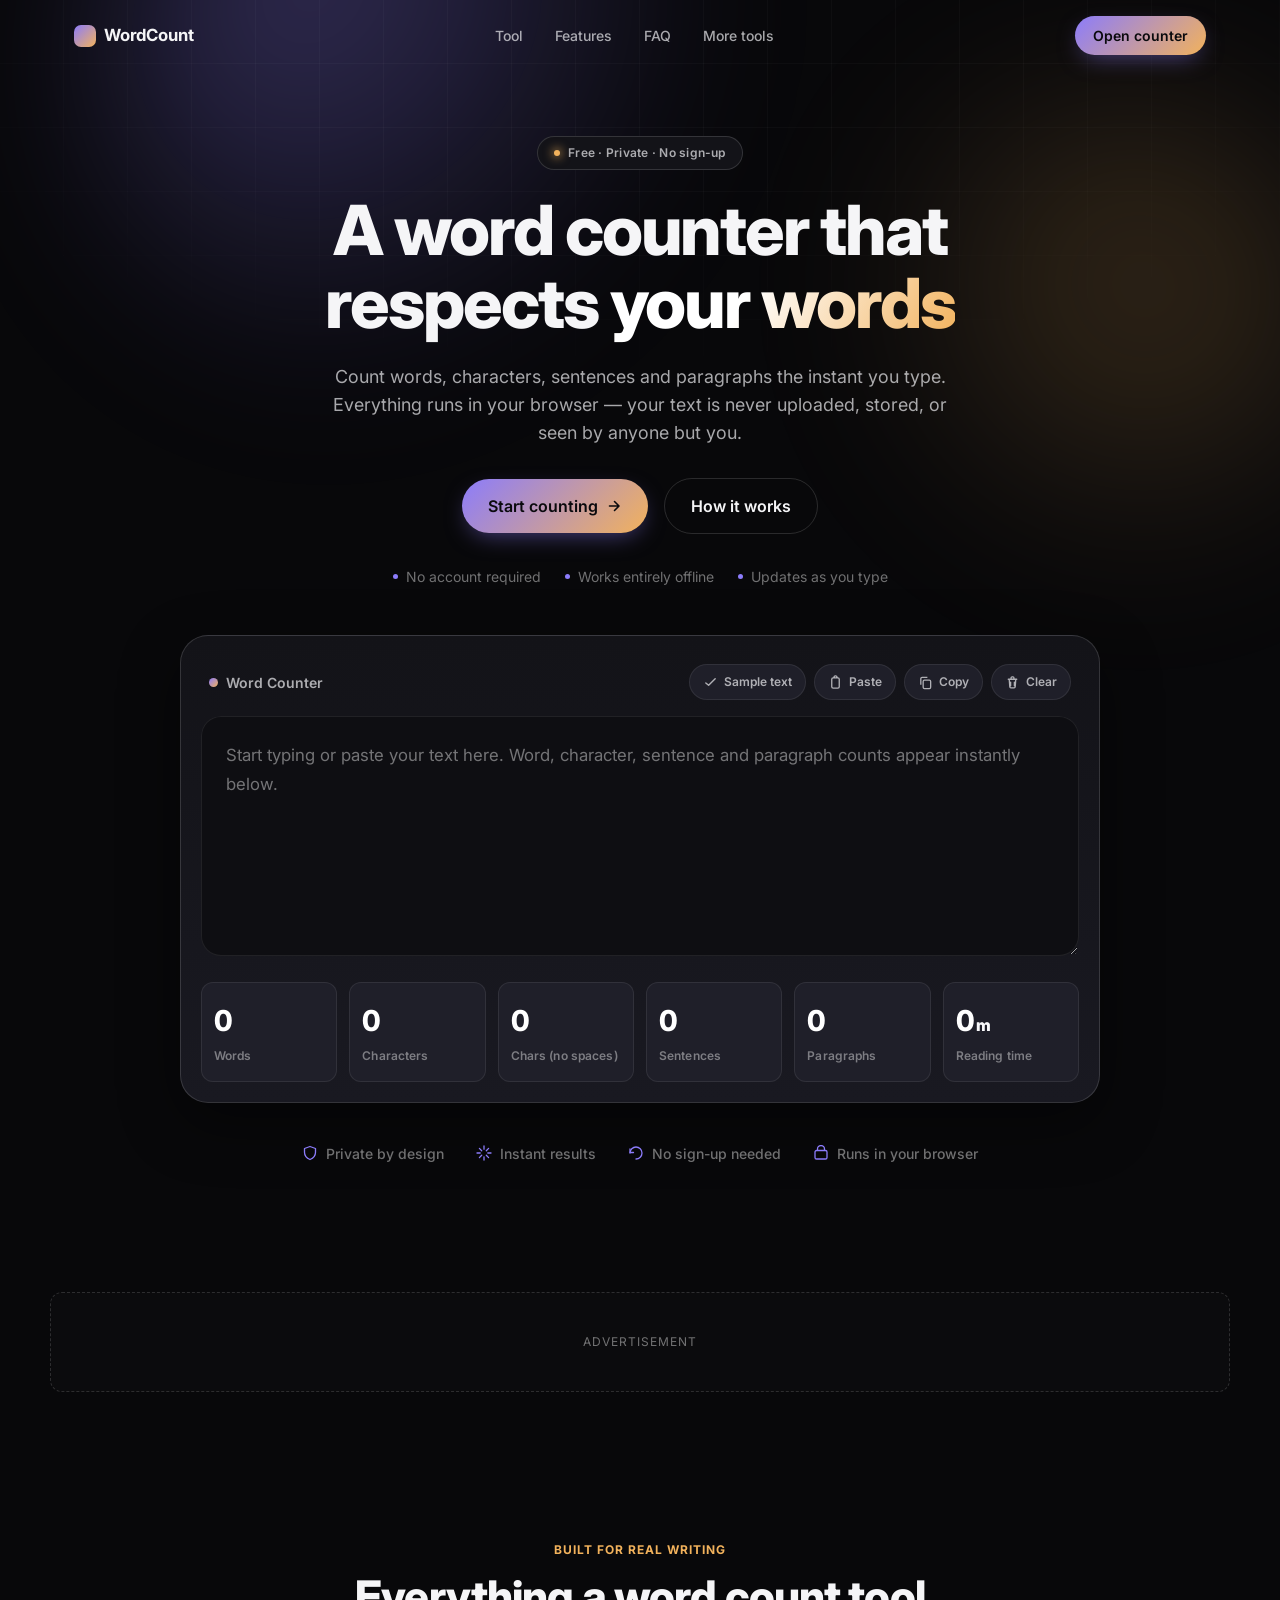
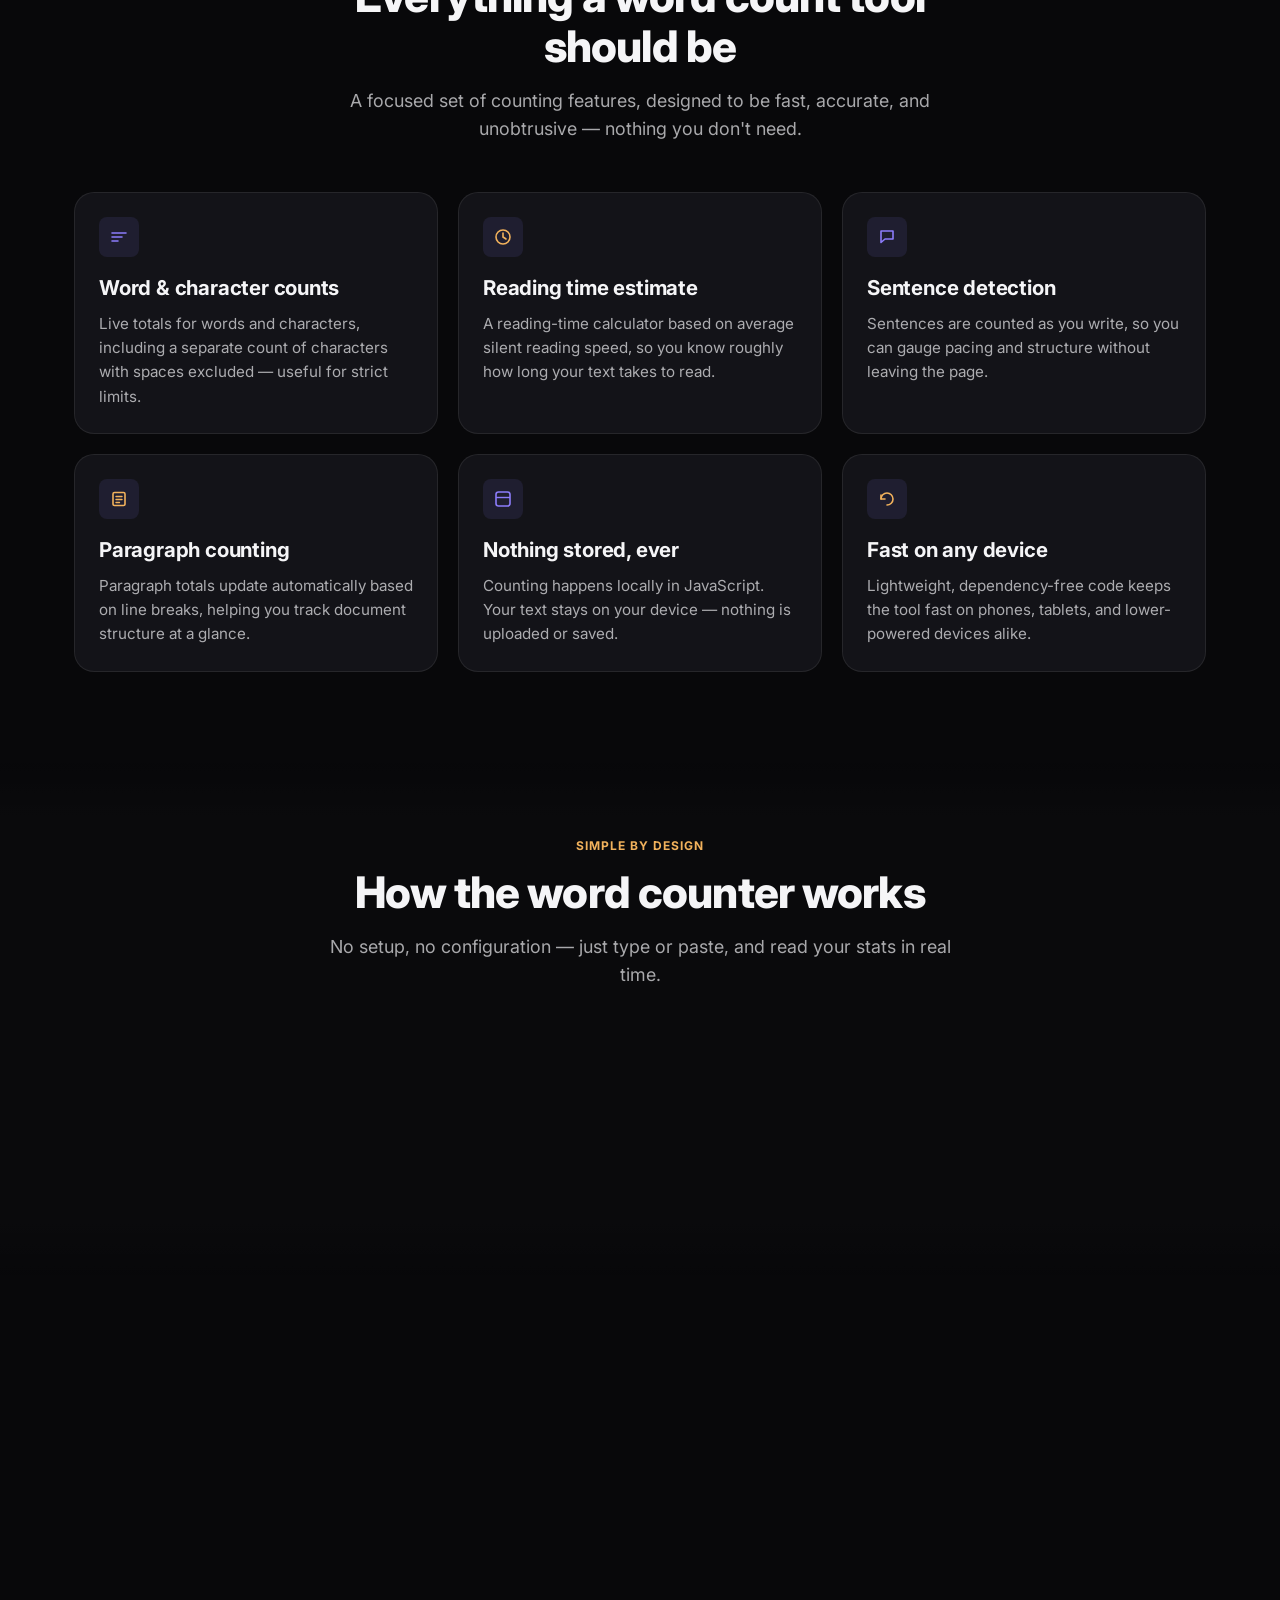
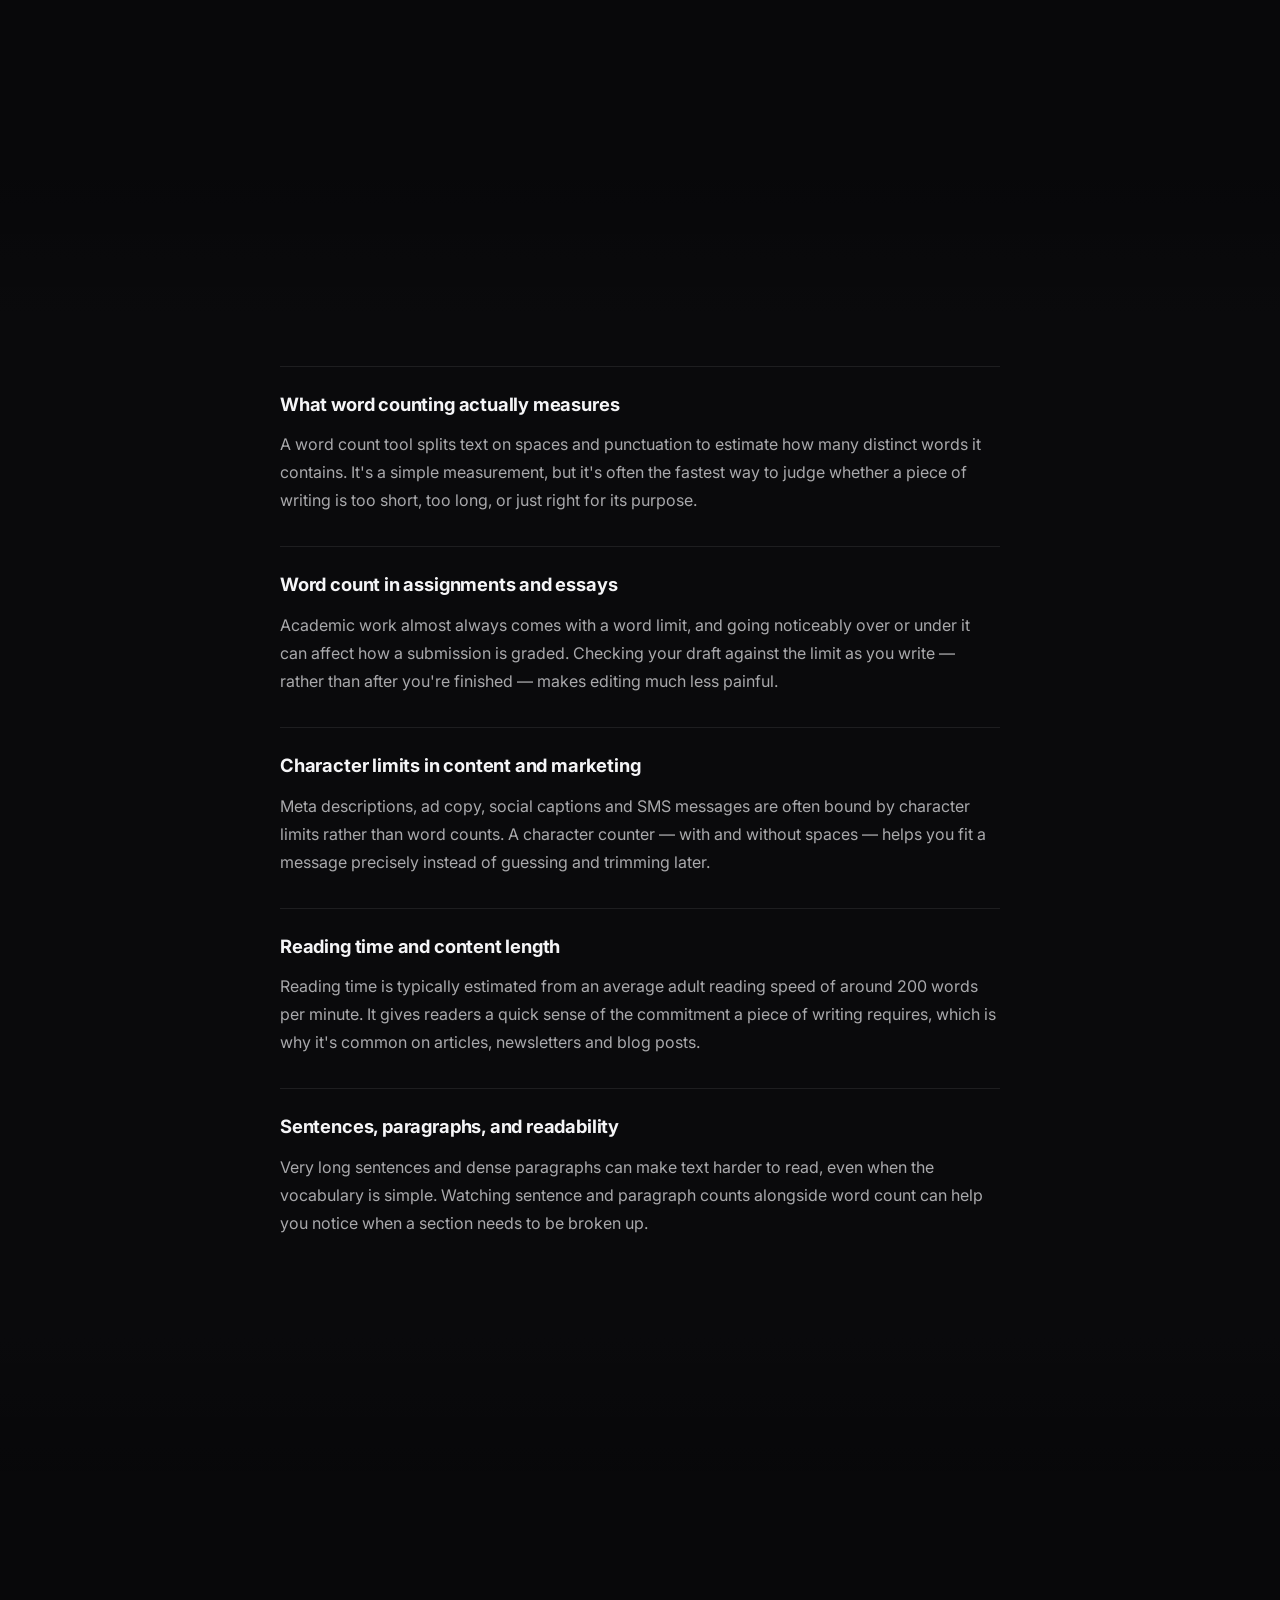
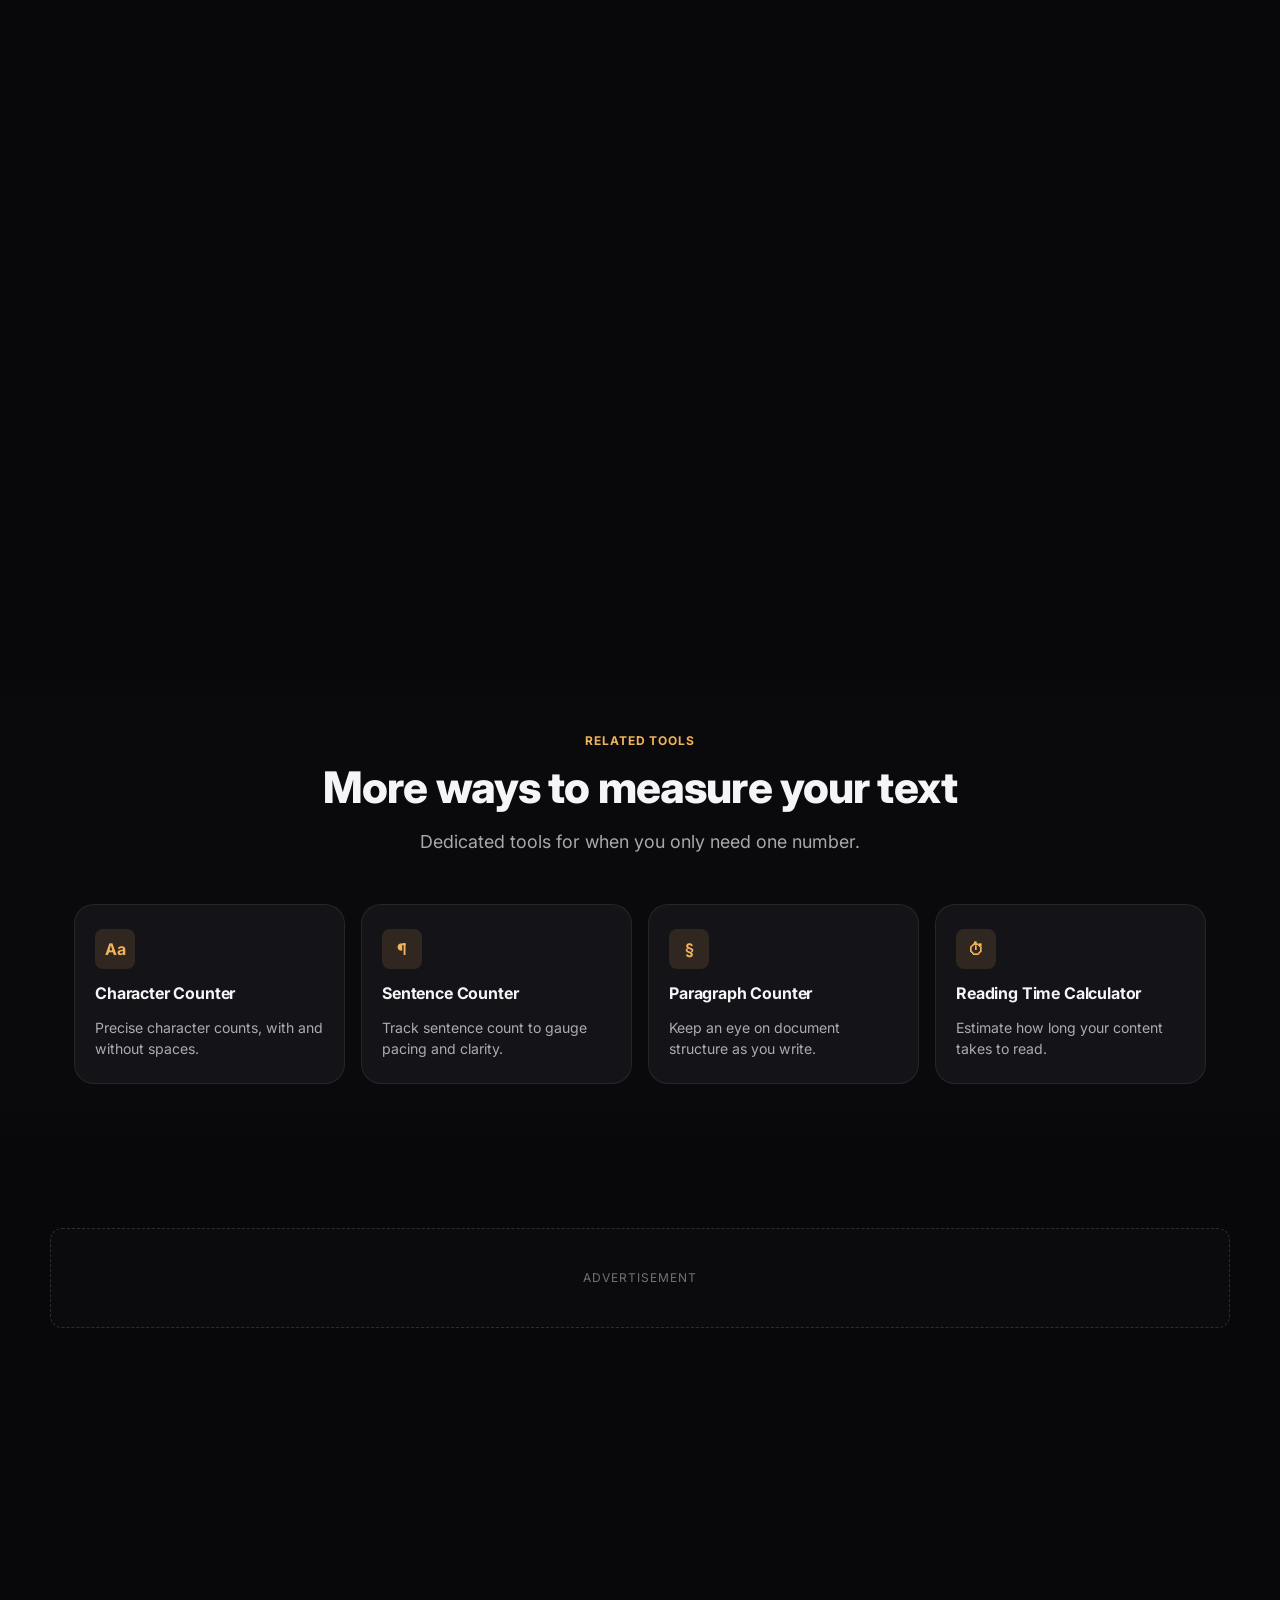
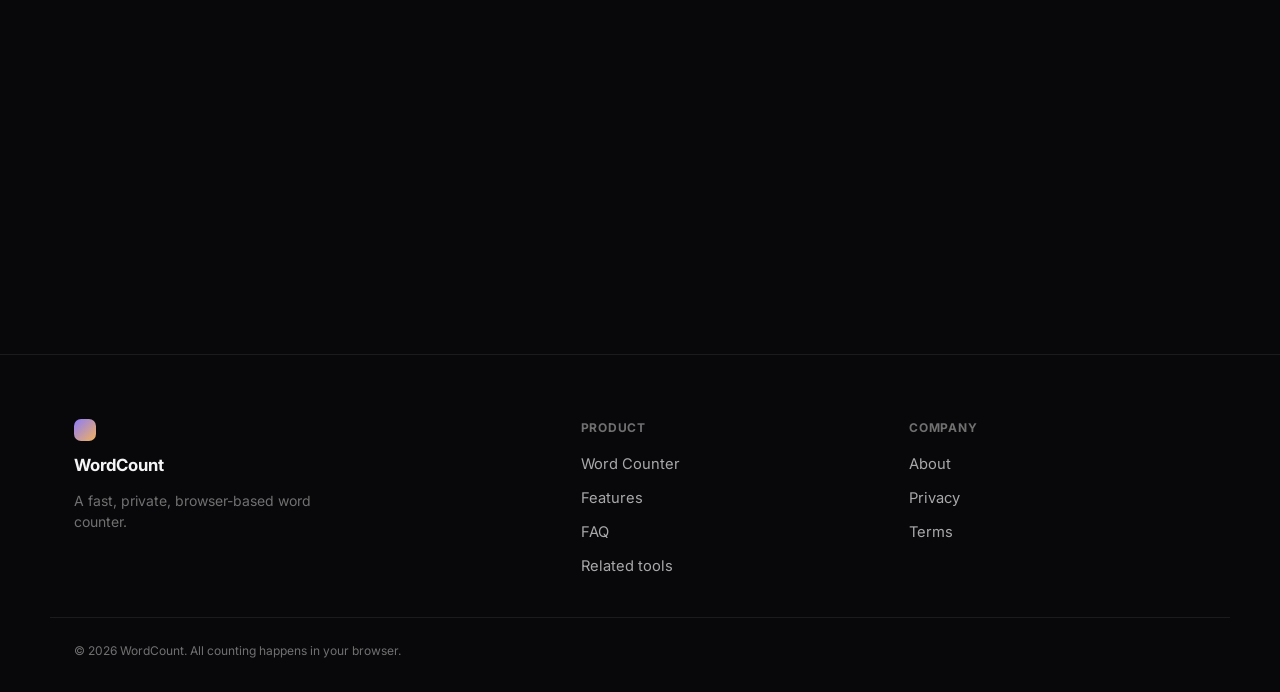
==== commit 71c07ed2: "Add files via upload" ====
--- a/index.html
+++ b/index.html
@@ -3,23 +3,23 @@
 <head>
 <meta charset="UTF-8">
 <meta name="viewport" content="width=device-width, initial-scale=1.0">
-<title>Word Counter — Free Online Word & Character Count Tool</title>
+<title>WordCount — Free Word Counter Tool | Count Words, Characters & Reading Time</title>
 <meta name="description" content="Count words, characters, sentences and paragraphs instantly. A free, fast, browser-based word counter with reading time estimates. No sign-up, nothing stored.">
-<link rel="canonical" href="https://www.wordcounter-example.com/">
+<link rel="canonical" href="https://usewordcount.netlify.app/">
 
 <!-- Open Graph -->
 <meta property="og:type" content="website">
 <meta property="og:title" content="Word Counter — Free Online Word & Character Count Tool">
 <meta property="og:description" content="Count words, characters, sentences and paragraphs instantly in your browser. Free, private, and fast — no sign-up required.">
-<meta property="og:url" content="https://www.wordcounter-example.com/">
-<meta property="og:site_name" content="Wordly">
-<meta property="og:image" content="https://www.wordcounter-example.com/og-image.png">
+<meta property="og:url" content="https://usewordcount.netlify.app/">
+<meta property="og:site_name" content="WordCount">
+<meta property="og:image" content="https://usewordcount.netlify.app/og-image.png">
 
 <!-- Twitter -->
 <meta name="twitter:card" content="summary_large_image">
 <meta name="twitter:title" content="Word Counter — Free Online Word & Character Count Tool">
 <meta name="twitter:description" content="Count words, characters, sentences and paragraphs instantly in your browser. Free, private, and fast.">
-<meta name="twitter:image" content="https://www.wordcounter-example.com/og-image.png">
+<meta name="twitter:image" content="https://usewordcount.netlify.app/og-image.png">
 
 <meta name="theme-color" content="#0a0a0d">
 <link rel="icon" type="image/svg+xml" href="favicon.svg">
@@ -36,10 +36,10 @@
 {
   "@context": "https://schema.org",
   "@type": "SoftwareApplication",
-  "name": "Wordly Word Counter",
+  "name": "WordCount Word Counter",
   "applicationCategory": "UtilitiesApplication",
   "operatingSystem": "Any (Web Browser)",
-  "url": "https://www.wordcounter-example.com/",
+  "url": "https://usewordcount.netlify.app/",
   "description": "A free, browser-based word counter that counts words, characters, sentences and paragraphs, and estimates reading time. No sign-up required and text is never uploaded.",
   "offers": {
     "@type": "Offer",
@@ -102,9 +102,9 @@
 
 <header class="nav" id="siteNav">
   <div class="nav__inner">
-    <a href="#top" class="nav__brand" aria-label="Wordly home">
+    <a href="#top" class="nav__brand" aria-label="WordCount home">
       <span class="nav__brand-mark" aria-hidden="true"></span>
-      <span class="nav__brand-name">Wordly</span>
+      <span class="nav__brand-name">WordCount</span>
     </a>
 
     <nav class="nav__links" aria-label="Primary">
@@ -560,7 +560,7 @@
   <div class="footer__inner">
     <div class="footer__brand">
       <span class="nav__brand-mark" aria-hidden="true"></span>
-      <span class="nav__brand-name">Wordly</span>
+      <span class="nav__brand-name">WordCount</span>
       <p>A fast, private, browser-based word counter.</p>
     </div>
 
@@ -580,7 +580,7 @@
     </nav>
   </div>
   <div class="footer__bottom">
-    <p>&copy; <span id="year"></span> Wordly. All counting happens in your browser.</p>
+    <p>&copy; <span id="year"></span> WordCount. All counting happens in your browser.</p>
   </div>
 </footer>
 
--- a/style.css
+++ b/style.css
@@ -1,5 +1,5 @@
 /* ==========================================================================
-   Wordly — Word Counter
+   WordCount — Word Counter
    Design tokens
    ========================================================================== */
 
@@ -822,20 +822,20 @@
 @media (max-width: 900px) { .use-grid { grid-template-columns: repeat(2, 1fr); } }
 @media (max-width: 520px) { .use-grid { grid-template-columns: 1fr; } }
 
-/* Learn / SEO content */
+/* Learn / SEO content — single stacked column, paragraph by paragraph */
 .learn-grid {
-  display: grid;
-  grid-template-columns: repeat(2, 1fr);
-  gap: var(--space-6) var(--space-8);
+  display: flex;
+  flex-direction: column;
+  gap: var(--space-8);
+  max-width: 720px;
+  margin: 0 auto;
 }
 .learn-card {
-  padding-top: var(--space-5);
+  padding-top: var(--space-6);
   border-top: 1px solid var(--border);
 }
-.learn-card h3 { font-size: 1.05rem; font-weight: 700; margin-bottom: var(--space-2); letter-spacing: -0.01em; }
-.learn-card p { color: var(--text-secondary); font-size: 0.95rem; line-height: 1.65; }
-
-@media (max-width: 780px) { .learn-grid { grid-template-columns: 1fr; } }
+.learn-card h3 { font-size: 1.15rem; font-weight: 700; margin-bottom: var(--space-3); letter-spacing: -0.01em; }
+.learn-card p { color: var(--text-secondary); font-size: 1rem; line-height: 1.75; }
 
 /* ==========================================================================
    FAQ
@@ -884,13 +884,21 @@
   font-size: 0.95rem;
   line-height: 1.65;
 }
-.faq-item__trigger[aria-expanded="true"] + .faq-item__panel {
+.faq-item:has(.faq-item__trigger[aria-expanded="true"]) .faq-item__panel {
   grid-template-rows: 1fr;
 }
-.faq-item__trigger[aria-expanded="true"] + .faq-item__panel > p {
+.faq-item:has(.faq-item__trigger[aria-expanded="true"]) .faq-item__panel > p {
   padding-bottom: var(--space-5);
 }
 .faq-item__panel { overflow: hidden; }
+
+/* Fallback for browsers without :has() support: JS also toggles this class */
+.faq-item.is-open .faq-item__panel {
+  grid-template-rows: 1fr;
+}
+.faq-item.is-open .faq-item__panel > p {
+  padding-bottom: var(--space-5);
+}
 
 /* ==========================================================================
    Related tools
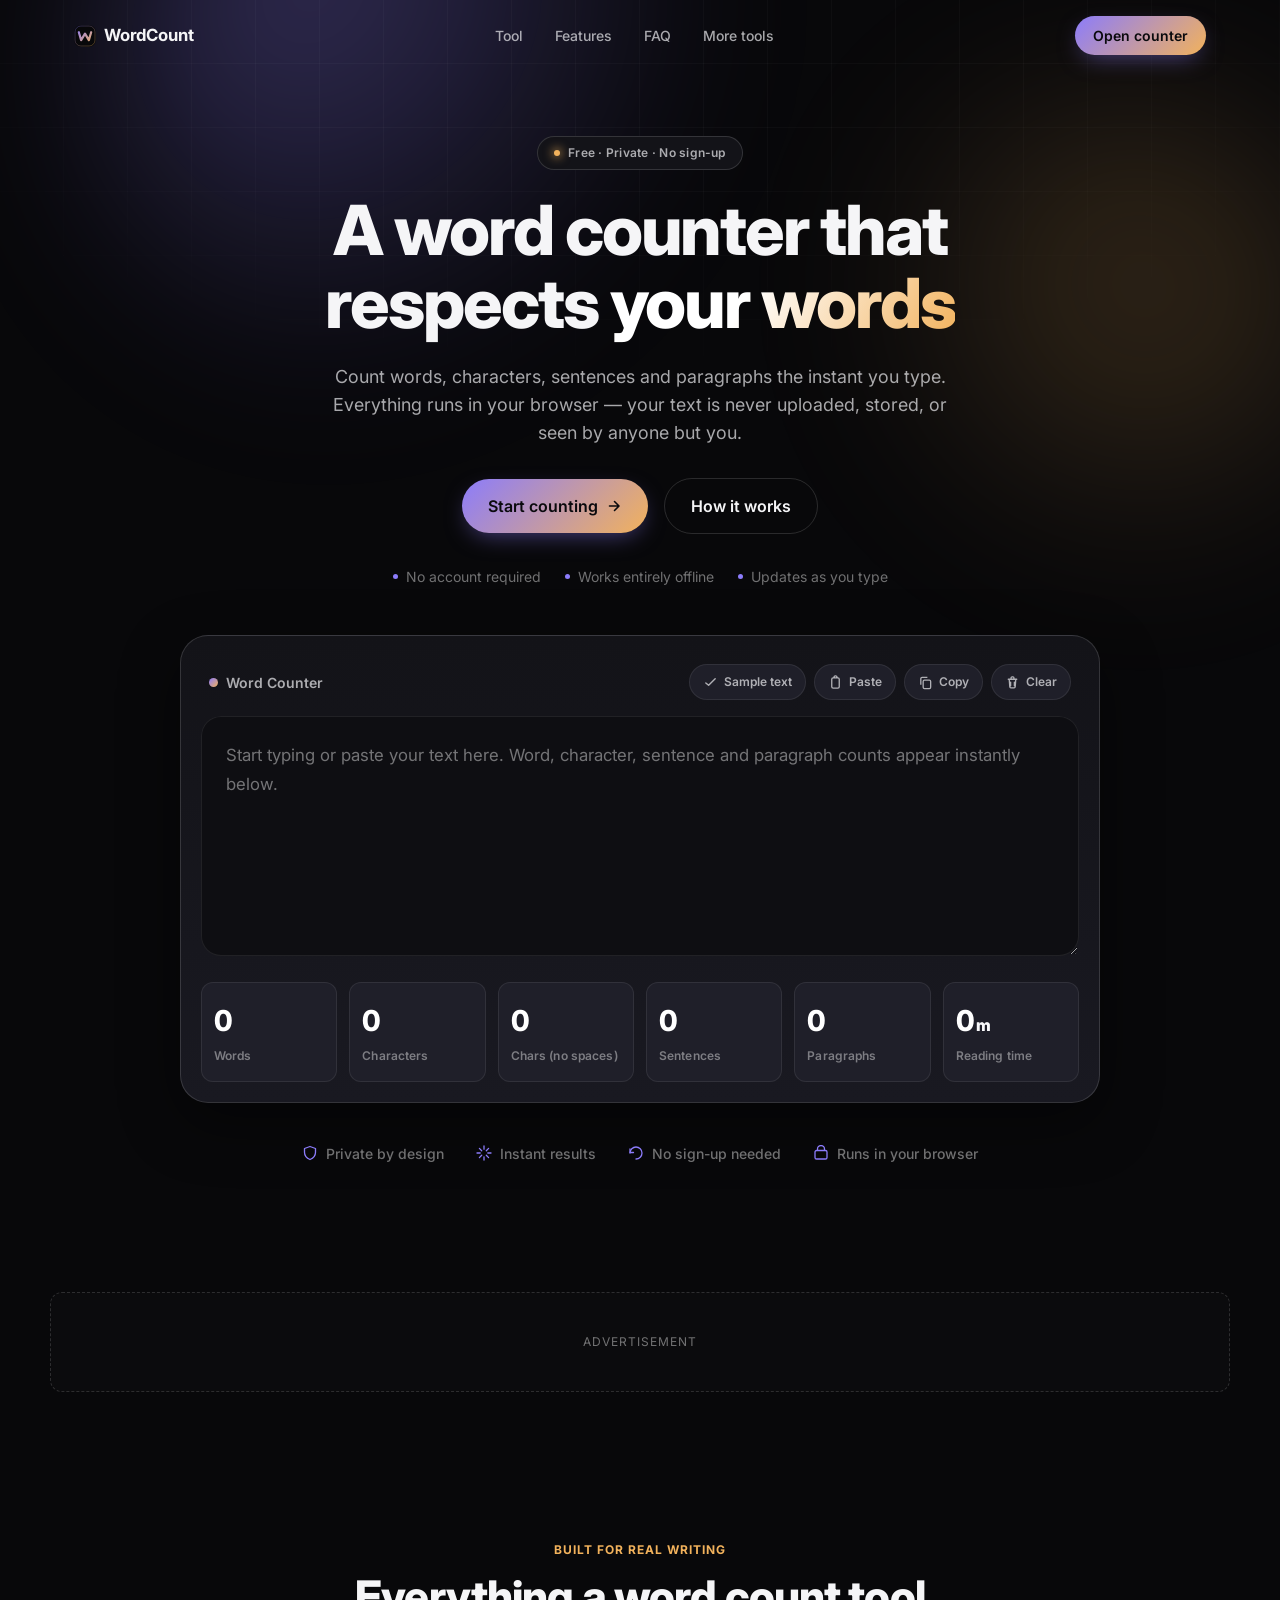
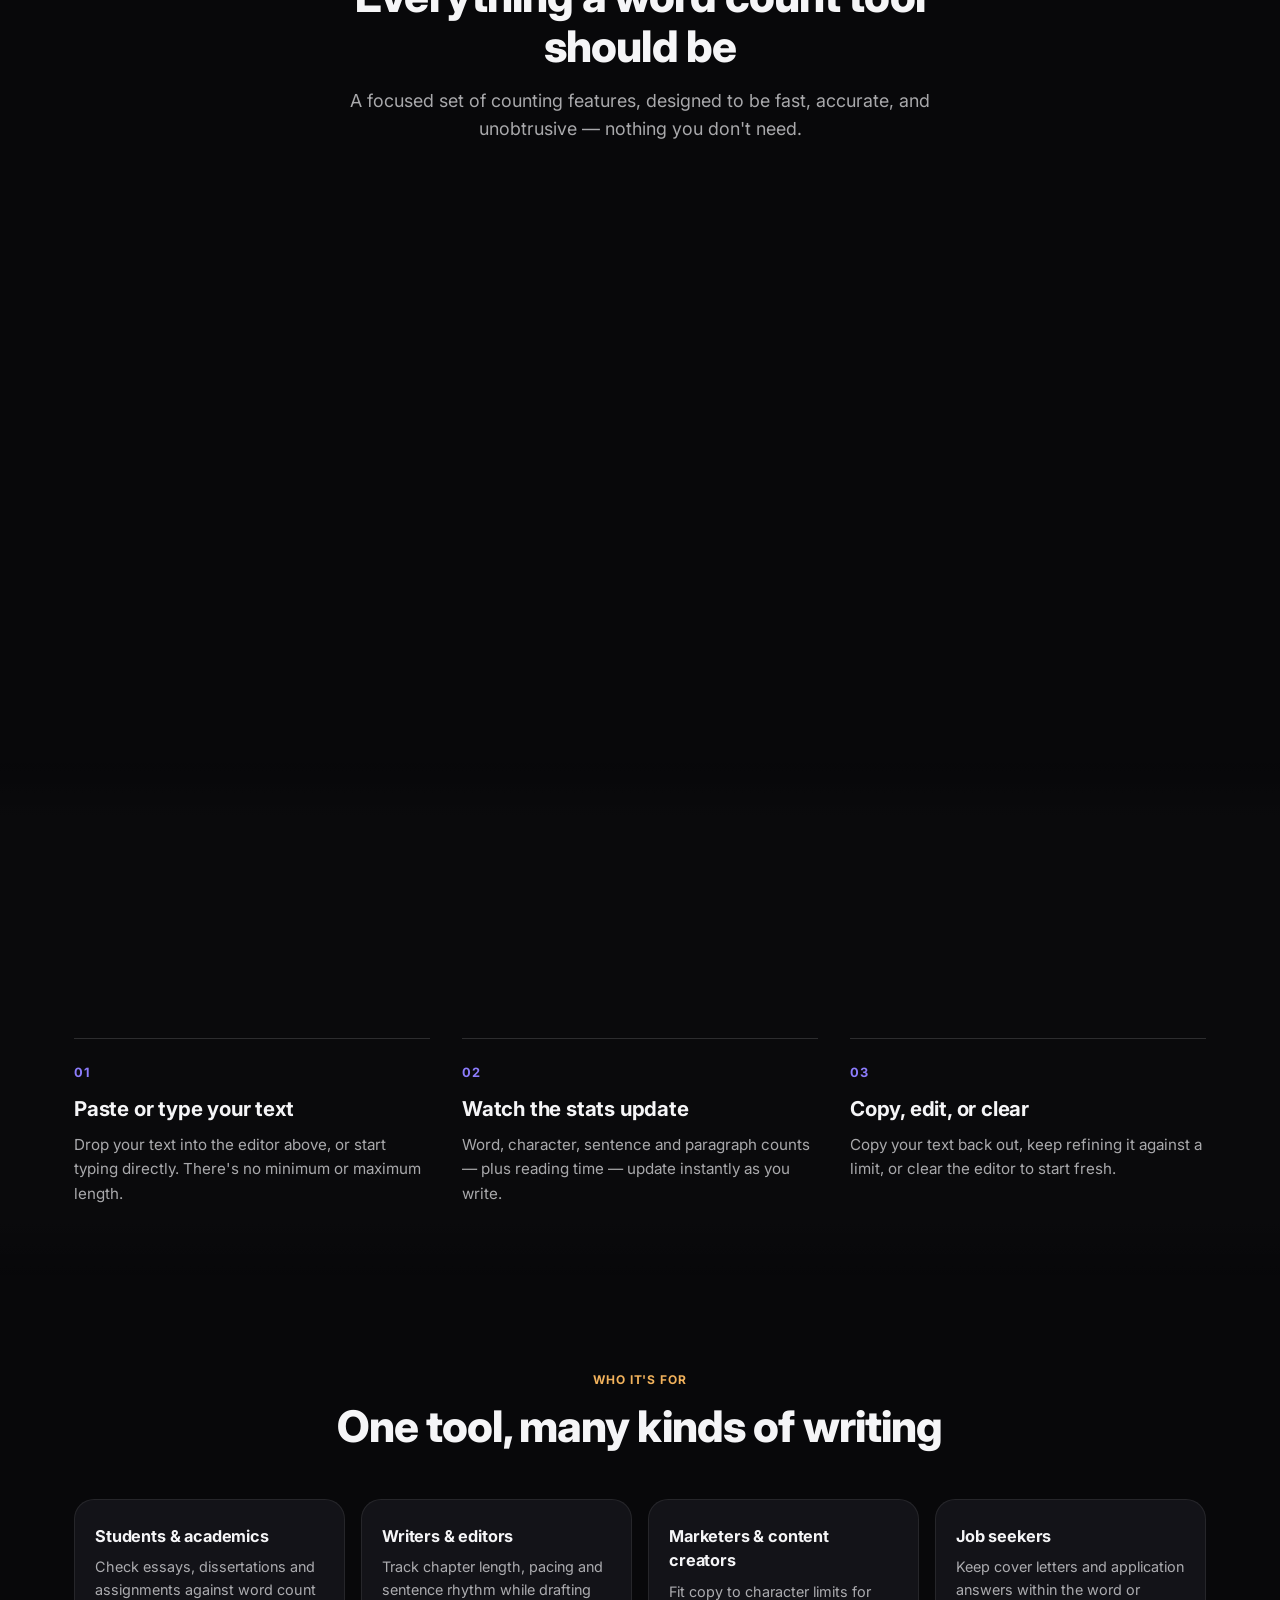
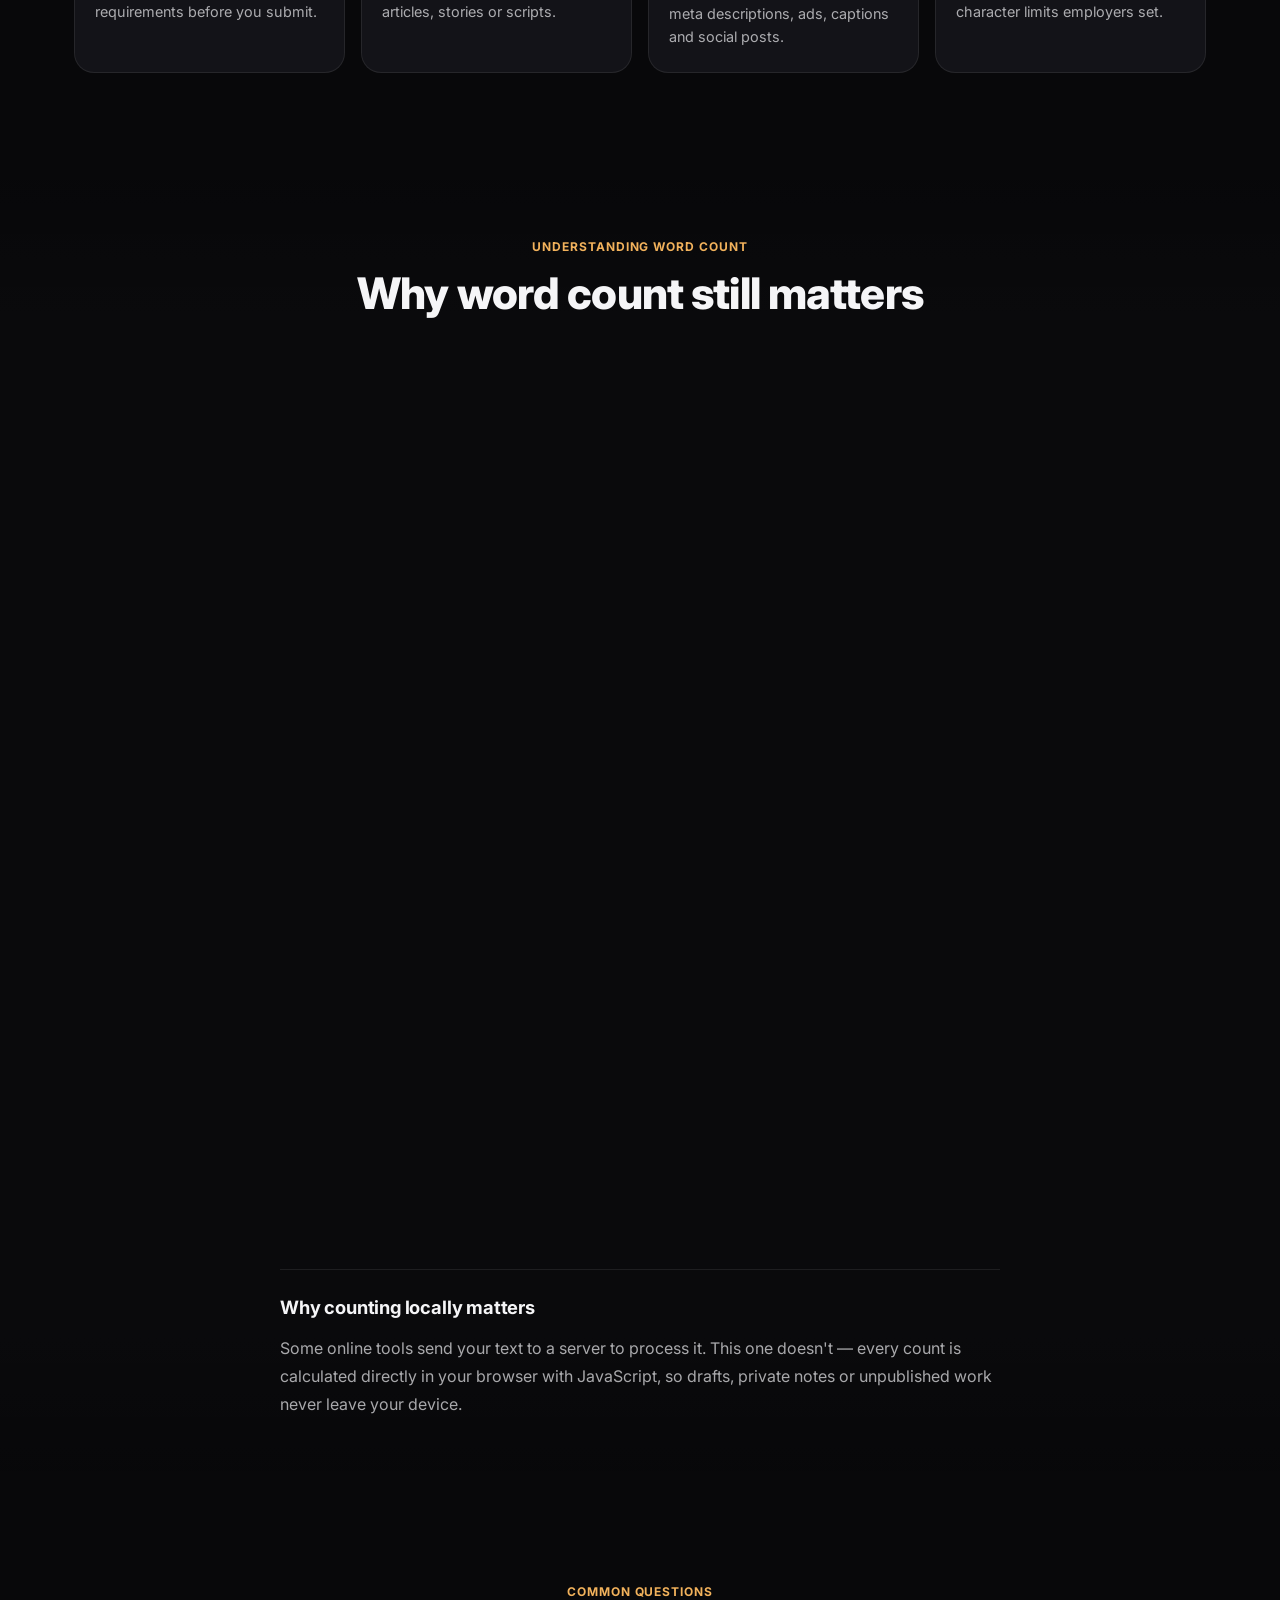
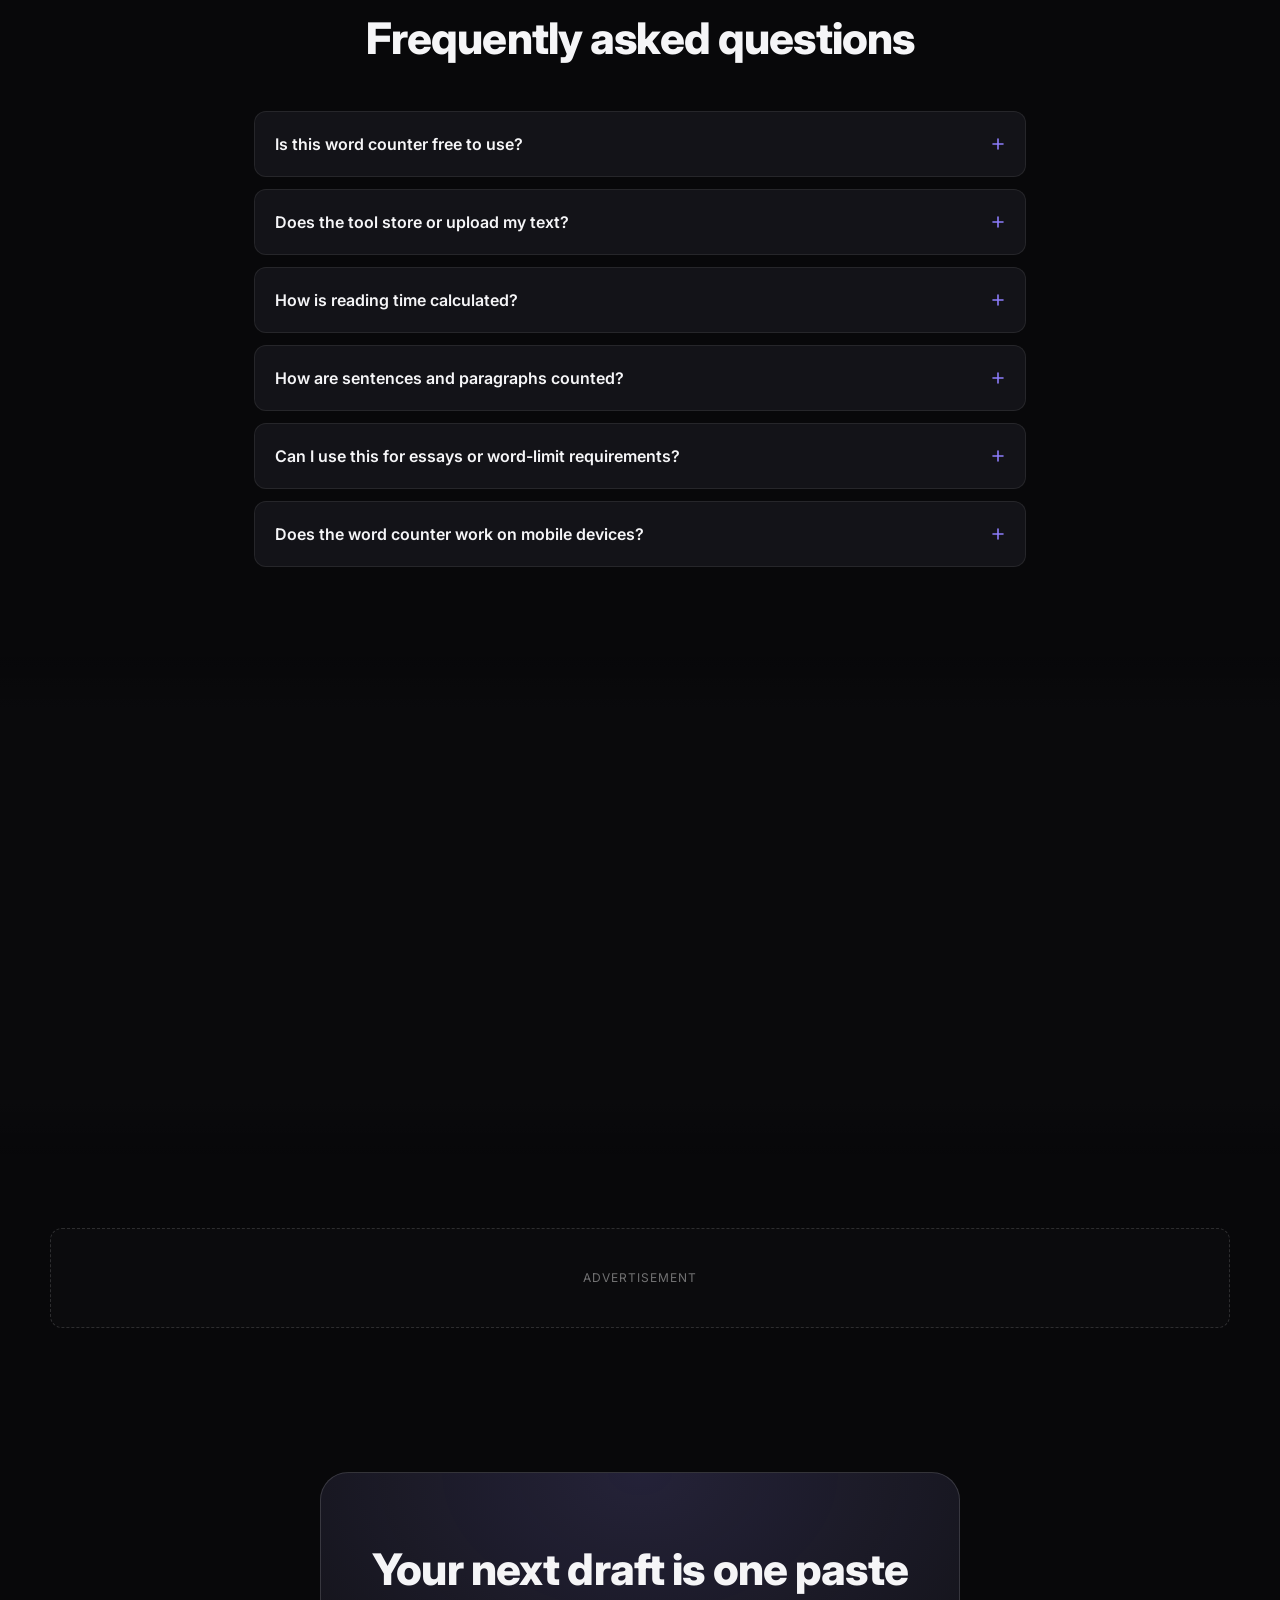
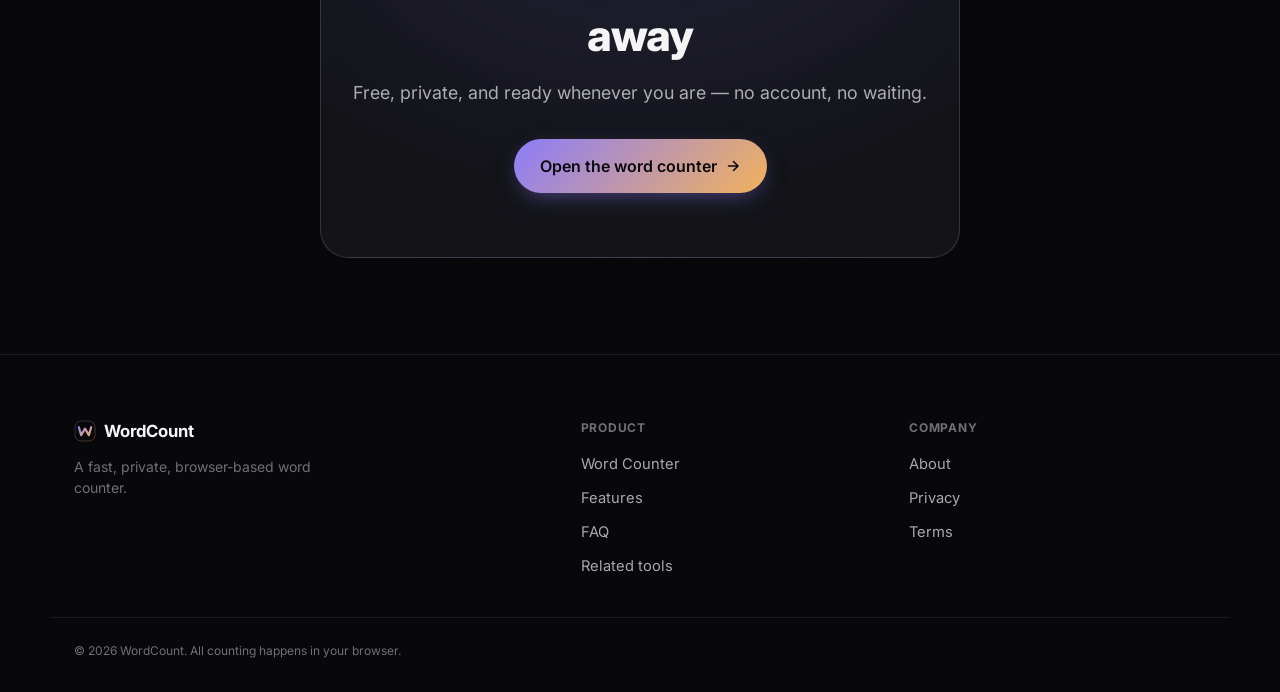
==== commit cac9ccf3: "Add files via upload" ====
--- a/index.html
+++ b/index.html
@@ -5,24 +5,27 @@
 <meta name="viewport" content="width=device-width, initial-scale=1.0">
 <title>WordCount — Free Word Counter Tool | Count Words, Characters & Reading Time</title>
 <meta name="description" content="Count words, characters, sentences and paragraphs instantly. A free, fast, browser-based word counter with reading time estimates. No sign-up, nothing stored.">
-<link rel="canonical" href="https://usewordcount.netlify.app/">
+<link rel="canonical" href="https://usewordcount.vercel.app/">
 
 <!-- Open Graph -->
 <meta property="og:type" content="website">
 <meta property="og:title" content="Word Counter — Free Online Word & Character Count Tool">
 <meta property="og:description" content="Count words, characters, sentences and paragraphs instantly in your browser. Free, private, and fast — no sign-up required.">
-<meta property="og:url" content="https://usewordcount.netlify.app/">
+<meta property="og:url" content="https://usewordcount.vercel.app/">
 <meta property="og:site_name" content="WordCount">
-<meta property="og:image" content="https://usewordcount.netlify.app/og-image.png">
+<meta property="og:image" content="https://usewordcount.vercel.app/og-image.png">
 
 <!-- Twitter -->
 <meta name="twitter:card" content="summary_large_image">
 <meta name="twitter:title" content="Word Counter — Free Online Word & Character Count Tool">
 <meta name="twitter:description" content="Count words, characters, sentences and paragraphs instantly in your browser. Free, private, and fast.">
-<meta name="twitter:image" content="https://usewordcount.netlify.app/og-image.png">
+<meta name="twitter:image" content="https://usewordcount.vercel.app/og-image.png">
 
 <meta name="theme-color" content="#0a0a0d">
 <link rel="icon" type="image/svg+xml" href="favicon.svg">
+<link rel="icon" type="image/png" sizes="32x32" href="favicon-32.png">
+<link rel="icon" type="image/png" sizes="16x16" href="favicon-16.png">
+<link rel="apple-touch-icon" sizes="180x180" href="apple-touch-icon.png">
 
 <!-- Fonts -->
 <link rel="preconnect" href="https://fonts.googleapis.com">
@@ -39,7 +42,7 @@
   "name": "WordCount Word Counter",
   "applicationCategory": "UtilitiesApplication",
   "operatingSystem": "Any (Web Browser)",
-  "url": "https://usewordcount.netlify.app/",
+  "url": "https://usewordcount.vercel.app/",
   "description": "A free, browser-based word counter that counts words, characters, sentences and paragraphs, and estimates reading time. No sign-up required and text is never uploaded.",
   "offers": {
     "@type": "Offer",
@@ -91,6 +94,20 @@
 </head>
 <body>
 
+<svg aria-hidden="true" style="position:absolute;width:0;height:0;overflow:hidden" focusable="false">
+  <defs>
+    <linearGradient id="brandGradient" x1="4" y1="4" x2="28" y2="28" gradientUnits="userSpaceOnUse">
+      <stop offset="0" stop-color="#8c7cfb"/>
+      <stop offset="1" stop-color="#f2b25c"/>
+    </linearGradient>
+    <symbol id="logo-mark" viewBox="0 0 32 32">
+      <rect width="32" height="32" rx="9" fill="#08080a"/>
+      <rect x="1.5" y="1.5" width="29" height="29" rx="8.5" fill="none" stroke="url(#brandGradient)" stroke-opacity="0.4"/>
+      <path d="M7 10.5 L10.4 22 L16 12.5 L21.6 22 L25 10.5" fill="none" stroke="url(#brandGradient)" stroke-width="3.2" stroke-linecap="round" stroke-linejoin="round"/>
+    </symbol>
+  </defs>
+</svg>
+
 <a class="skip-link" href="#tool">Skip to word counter</a>
 
 <!-- Atmospheric background -->
@@ -103,7 +120,7 @@
 <header class="nav" id="siteNav">
   <div class="nav__inner">
     <a href="#top" class="nav__brand" aria-label="WordCount home">
-      <span class="nav__brand-mark" aria-hidden="true"></span>
+      <svg class="nav__brand-mark" viewBox="0 0 32 32" aria-hidden="true"><use href="#logo-mark"></use></svg>
       <span class="nav__brand-name">WordCount</span>
     </a>
 
@@ -559,8 +576,10 @@
 <footer class="footer">
   <div class="footer__inner">
     <div class="footer__brand">
-      <span class="nav__brand-mark" aria-hidden="true"></span>
-      <span class="nav__brand-name">WordCount</span>
+      <a href="index.html#top" class="footer__brand-row" aria-label="WordCount home">
+        <svg class="nav__brand-mark" viewBox="0 0 32 32" aria-hidden="true"><use href="#logo-mark"></use></svg>
+        <span class="nav__brand-name">WordCount</span>
+      </a>
       <p>A fast, private, browser-based word counter.</p>
     </div>
 
--- a/style.css
+++ b/style.css
@@ -340,8 +340,8 @@
   width: 22px;
   height: 22px;
   border-radius: 7px;
-  background: var(--gradient-brand);
   flex-shrink: 0;
+  display: block;
 }
 
 .nav__brand-name {
@@ -980,6 +980,7 @@
   padding-bottom: var(--space-10);
 }
 .footer__brand { display: flex; flex-direction: column; gap: var(--space-3); align-items: flex-start; }
+.footer__brand-row { display: inline-flex; align-items: center; gap: var(--space-2); }
 .footer__brand p { color: var(--text-tertiary); font-size: var(--fs-small); max-width: 260px; line-height: 1.5; }
 .footer__col { display: flex; flex-direction: column; gap: var(--space-3); }
 .footer__col h3 { font-size: var(--fs-micro); text-transform: uppercase; letter-spacing: 0.06em; color: var(--text-tertiary); margin-bottom: var(--space-1); }
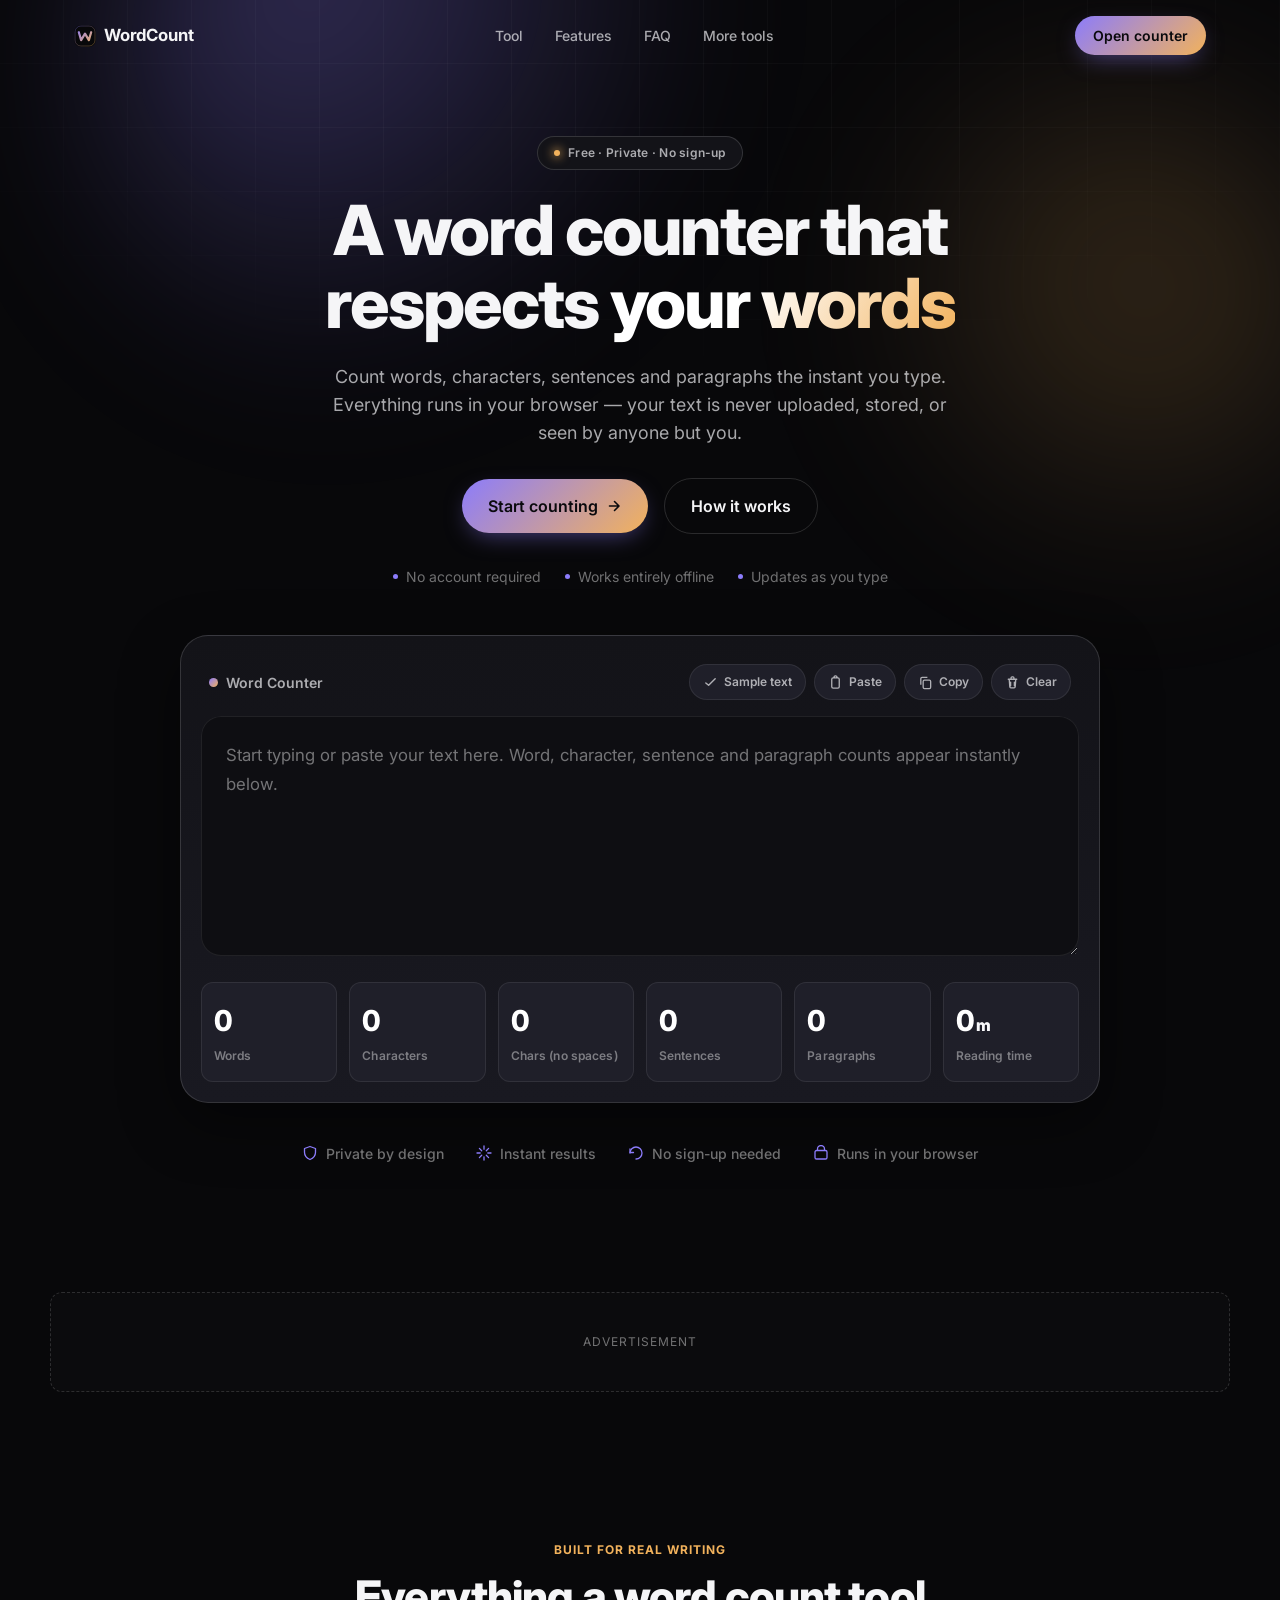
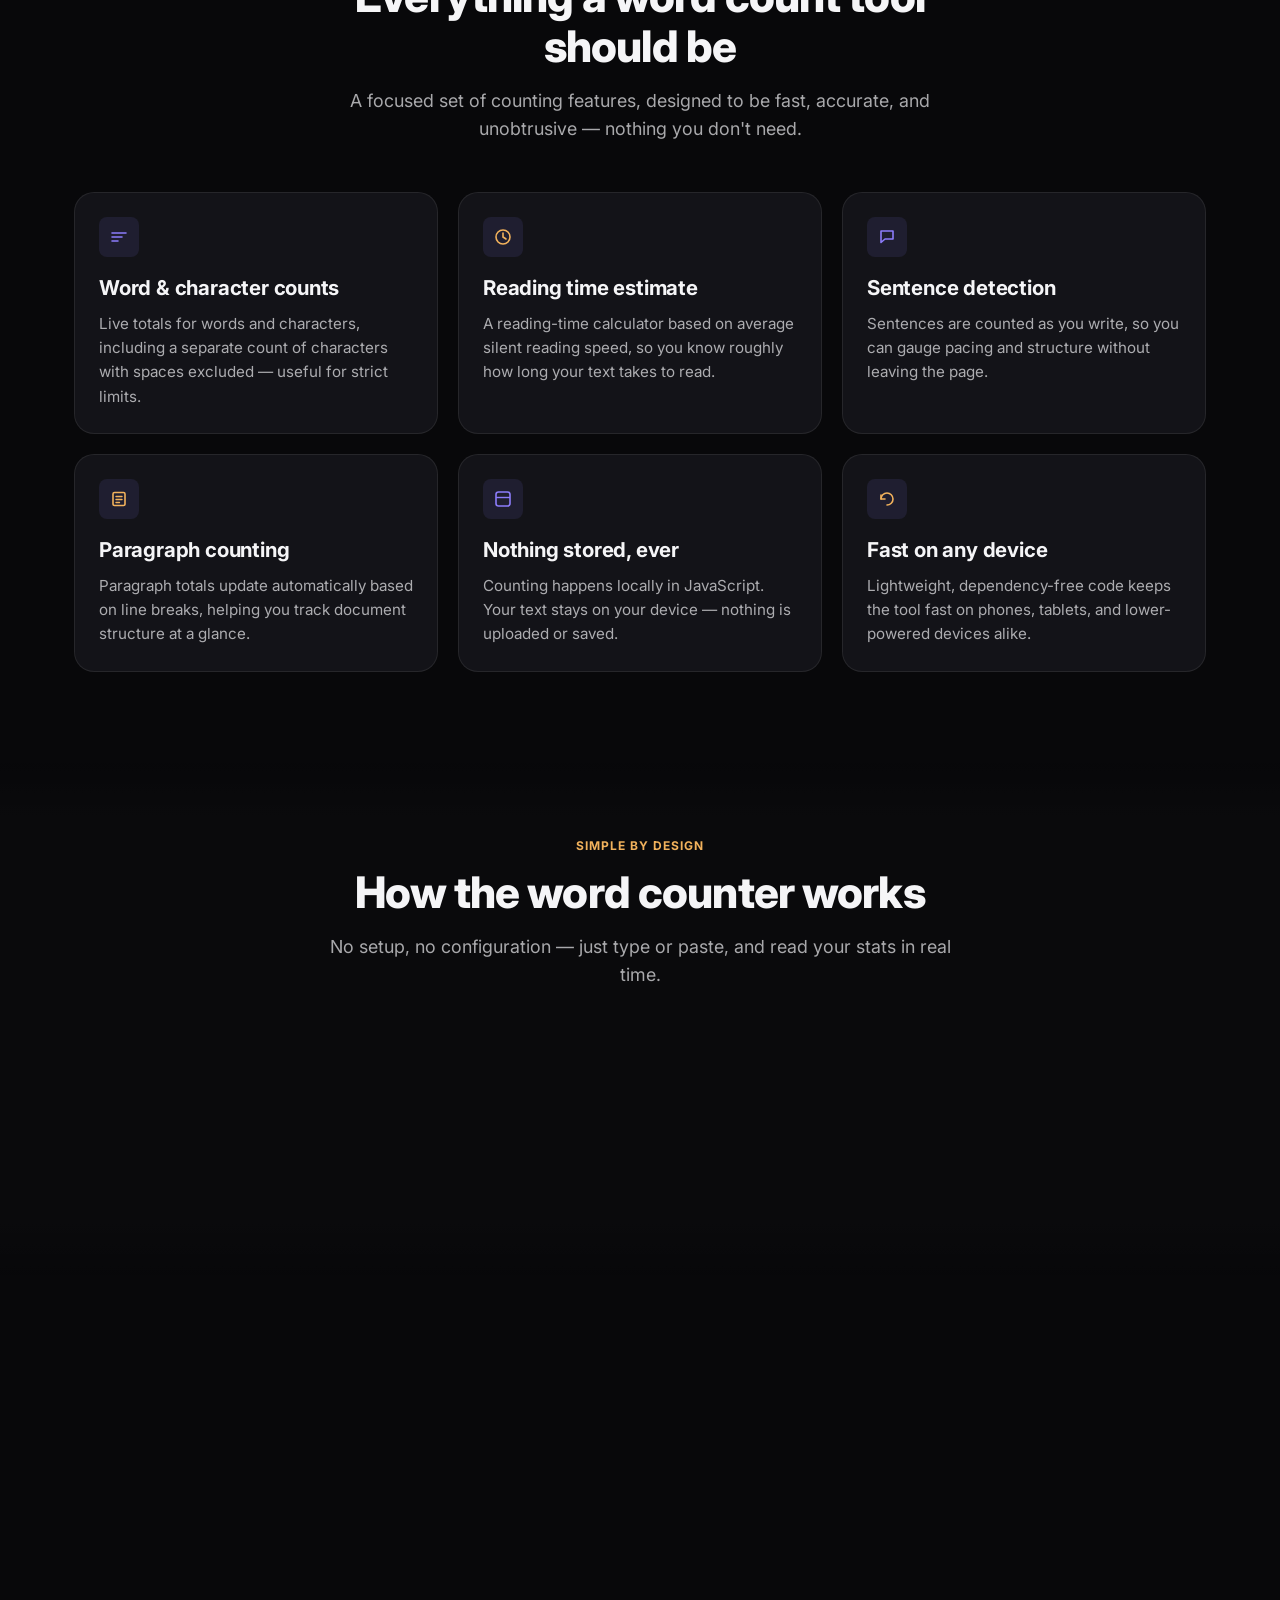
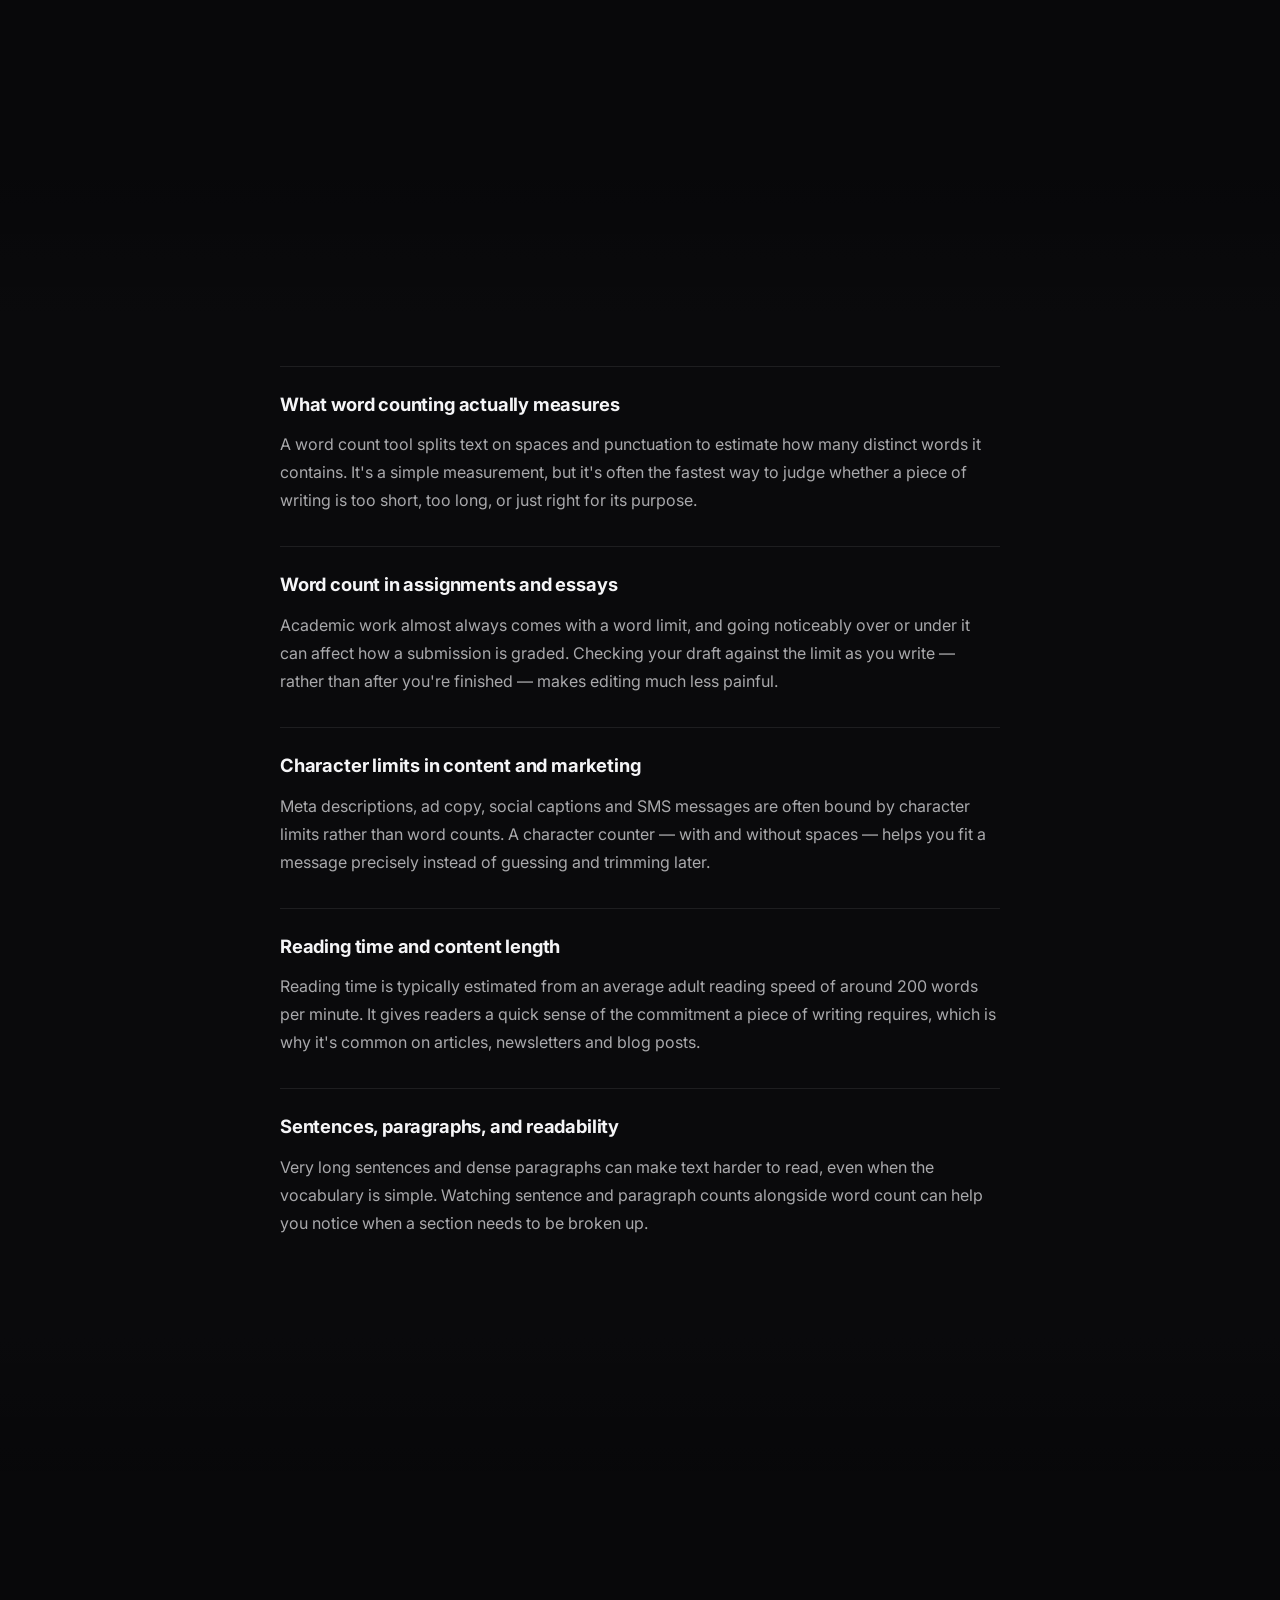
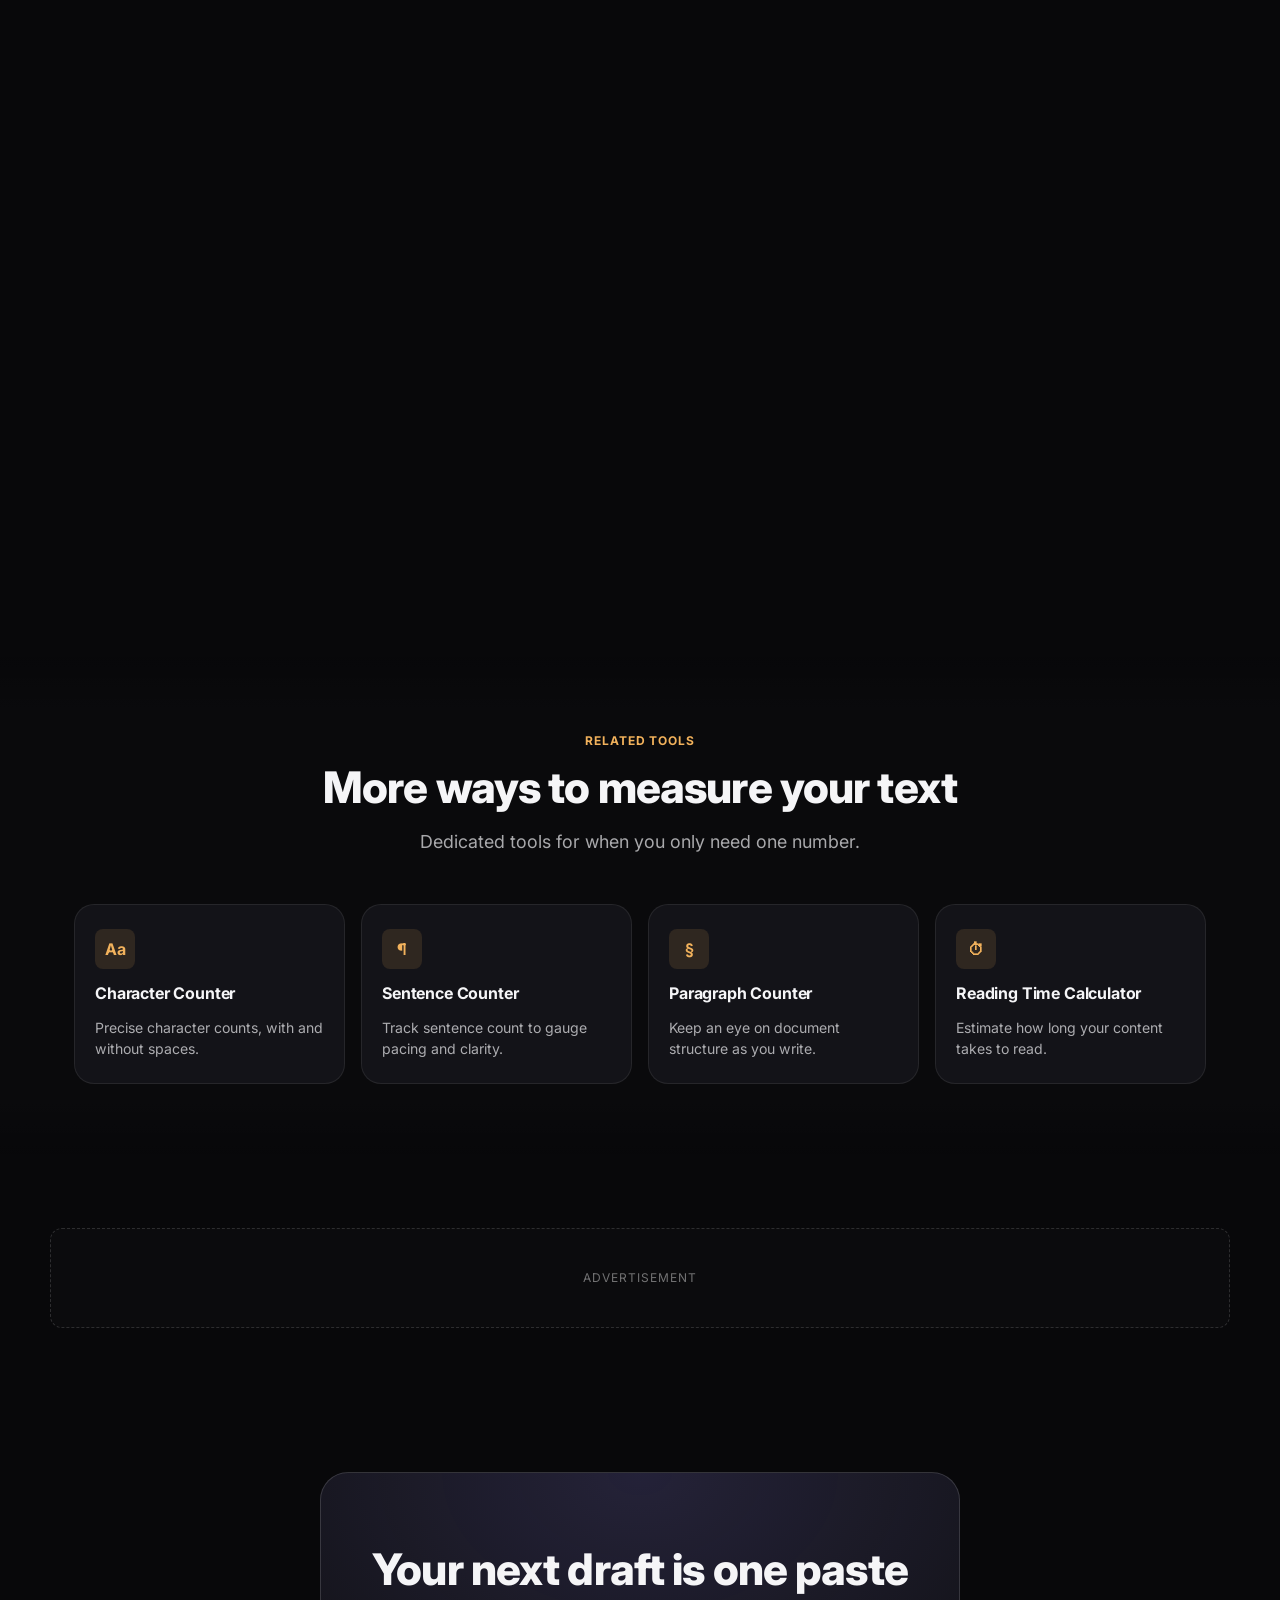
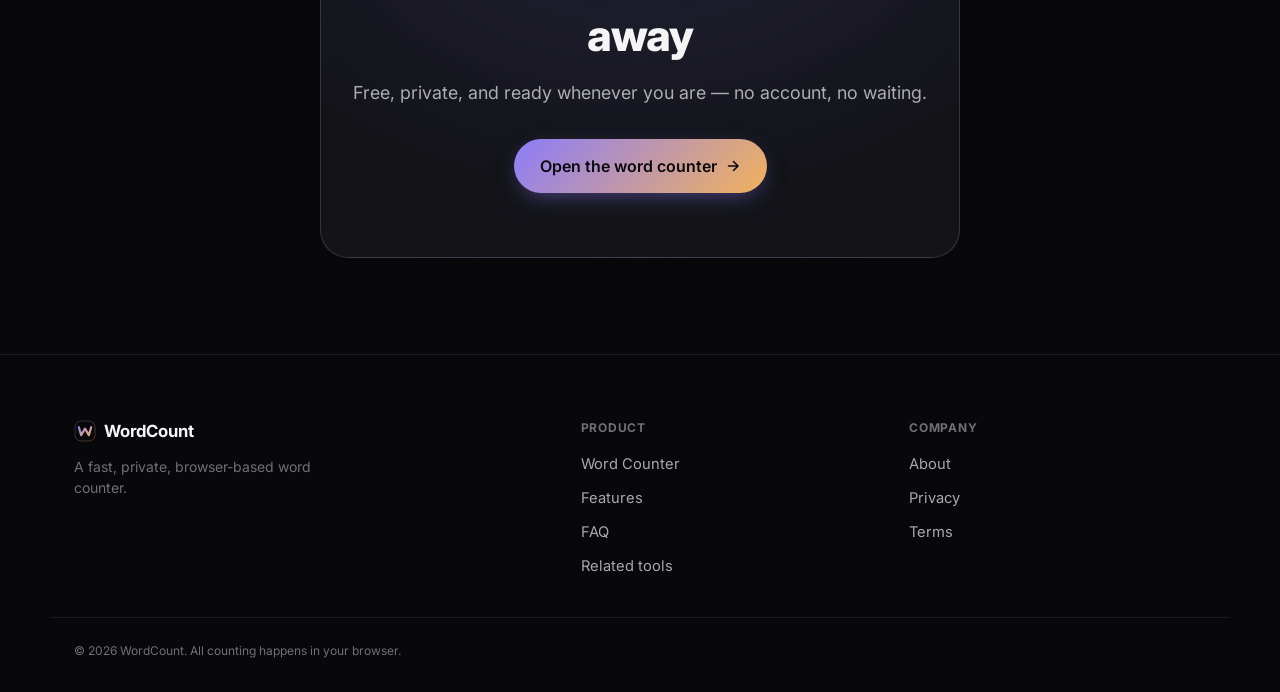
==== commit 0ba93090: "Add files via upload" ====
--- a/index.html
+++ b/index.html
@@ -9,7 +9,7 @@
 
 <!-- Open Graph -->
 <meta property="og:type" content="website">
-<meta property="og:title" content="Word Counter — Free Online Word & Character Count Tool">
+<meta property="og:title" content="WordCount — Free Word Counter Tool | Count Words, Characters & Reading Time">
 <meta property="og:description" content="Count words, characters, sentences and paragraphs instantly in your browser. Free, private, and fast — no sign-up required.">
 <meta property="og:url" content="https://usewordcount.vercel.app/">
 <meta property="og:site_name" content="WordCount">
@@ -17,7 +17,7 @@
 
 <!-- Twitter -->
 <meta name="twitter:card" content="summary_large_image">
-<meta name="twitter:title" content="Word Counter — Free Online Word & Character Count Tool">
+<meta name="twitter:title" content="WordCount — Free Word Counter Tool | Count Words, Characters & Reading Time">
 <meta name="twitter:description" content="Count words, characters, sentences and paragraphs instantly in your browser. Free, private, and fast.">
 <meta name="twitter:image" content="https://usewordcount.vercel.app/og-image.png">
 
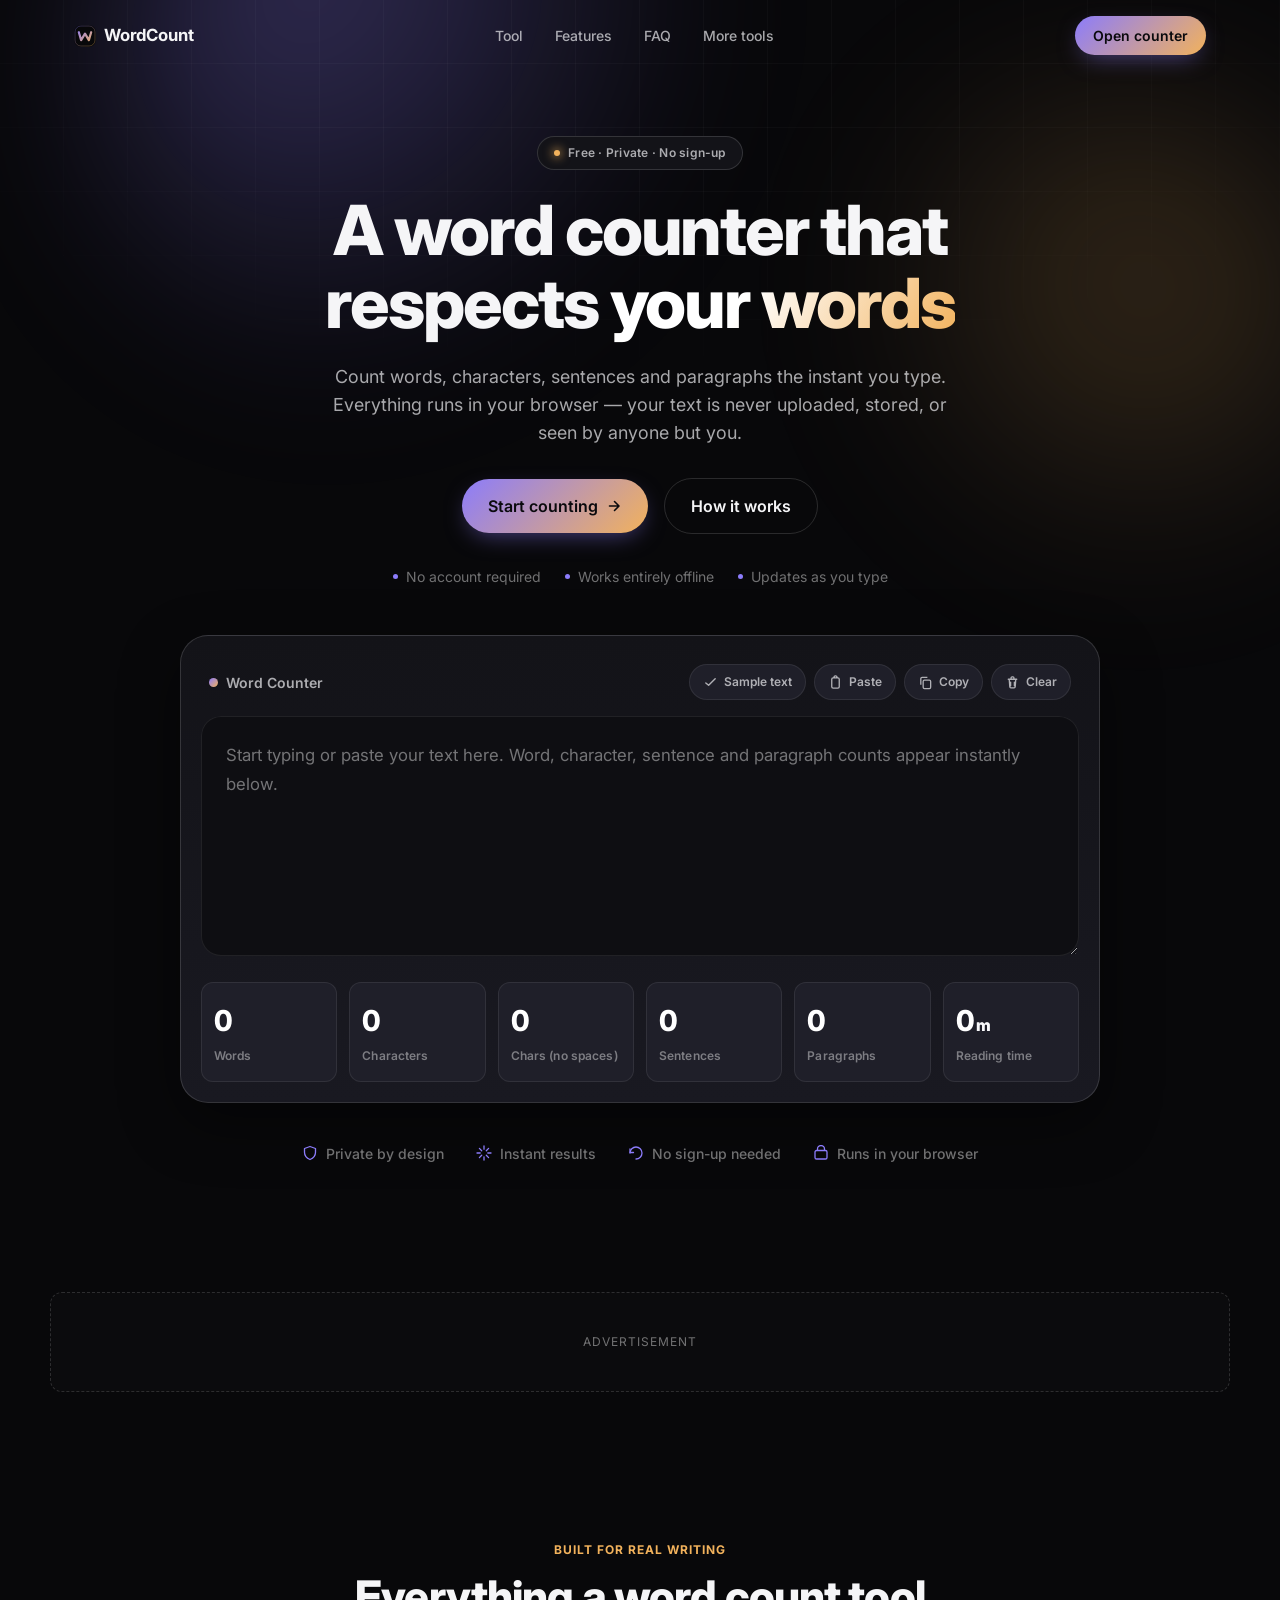
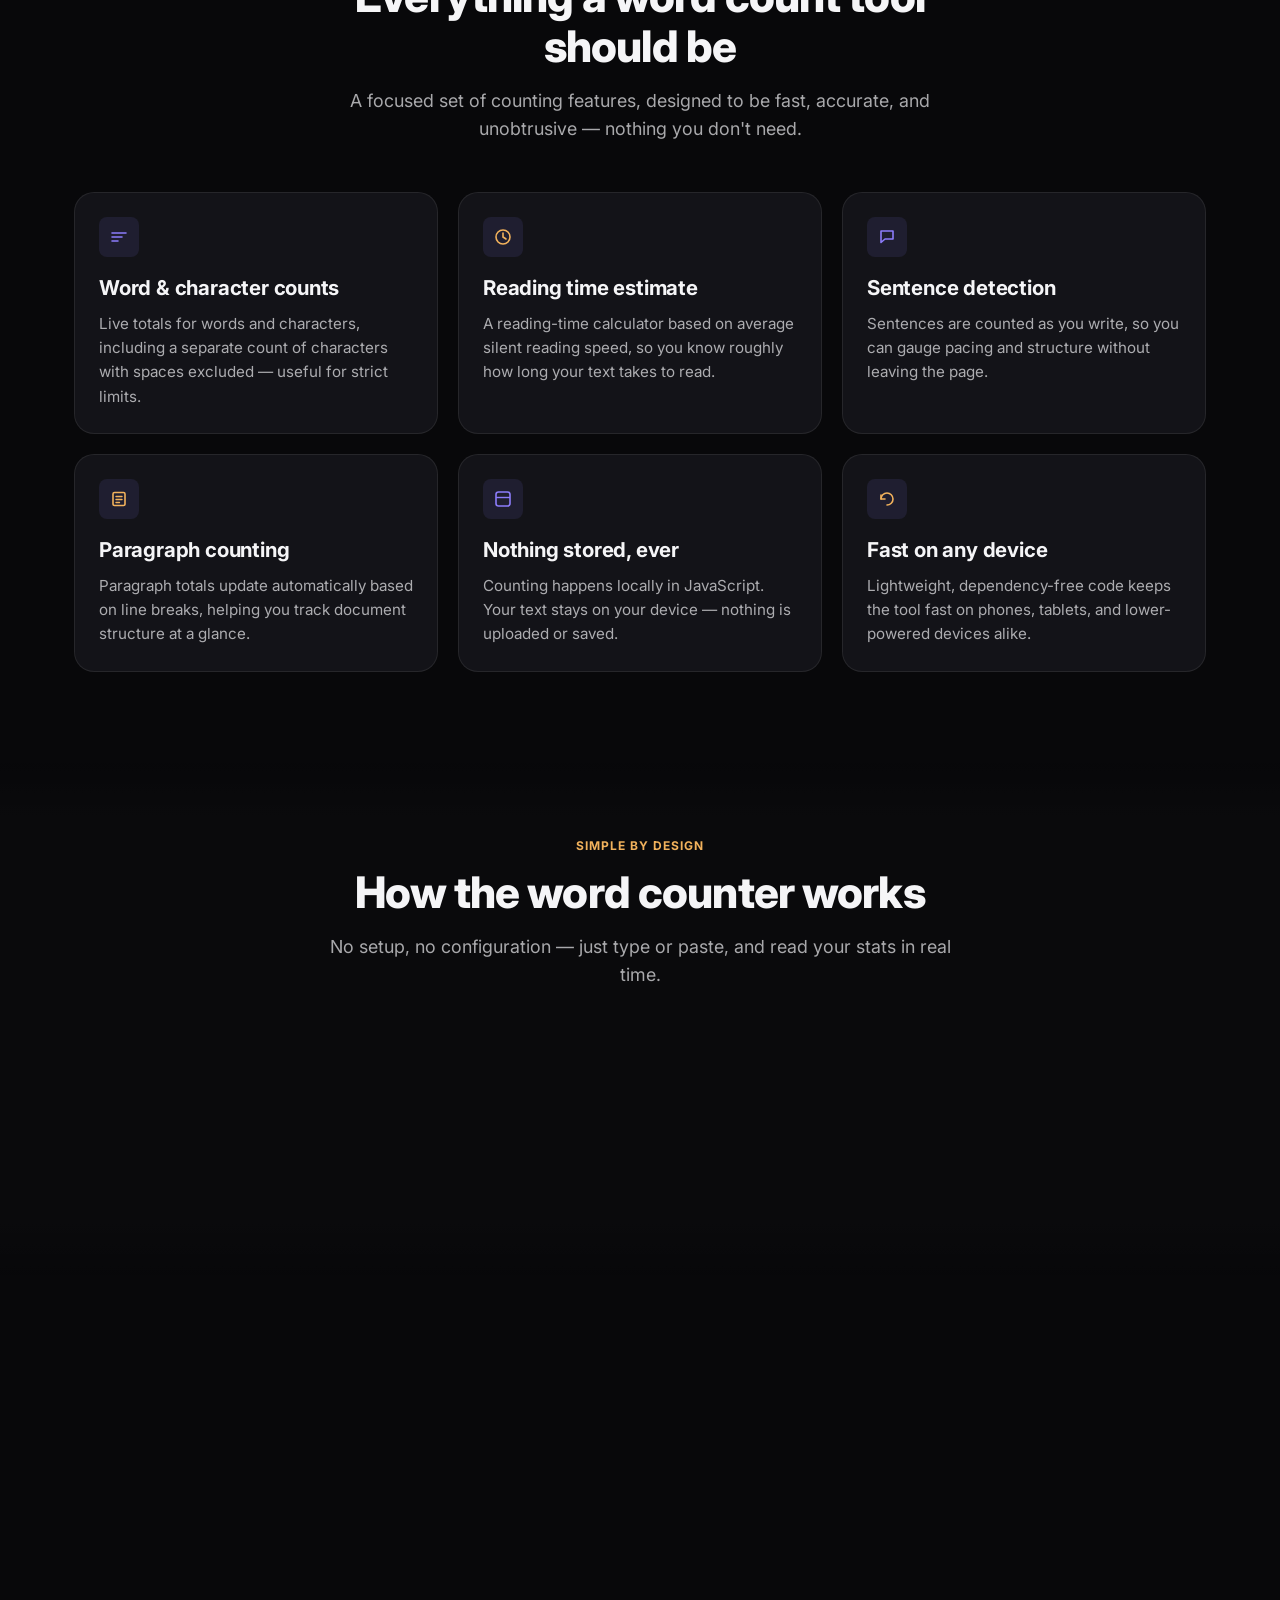
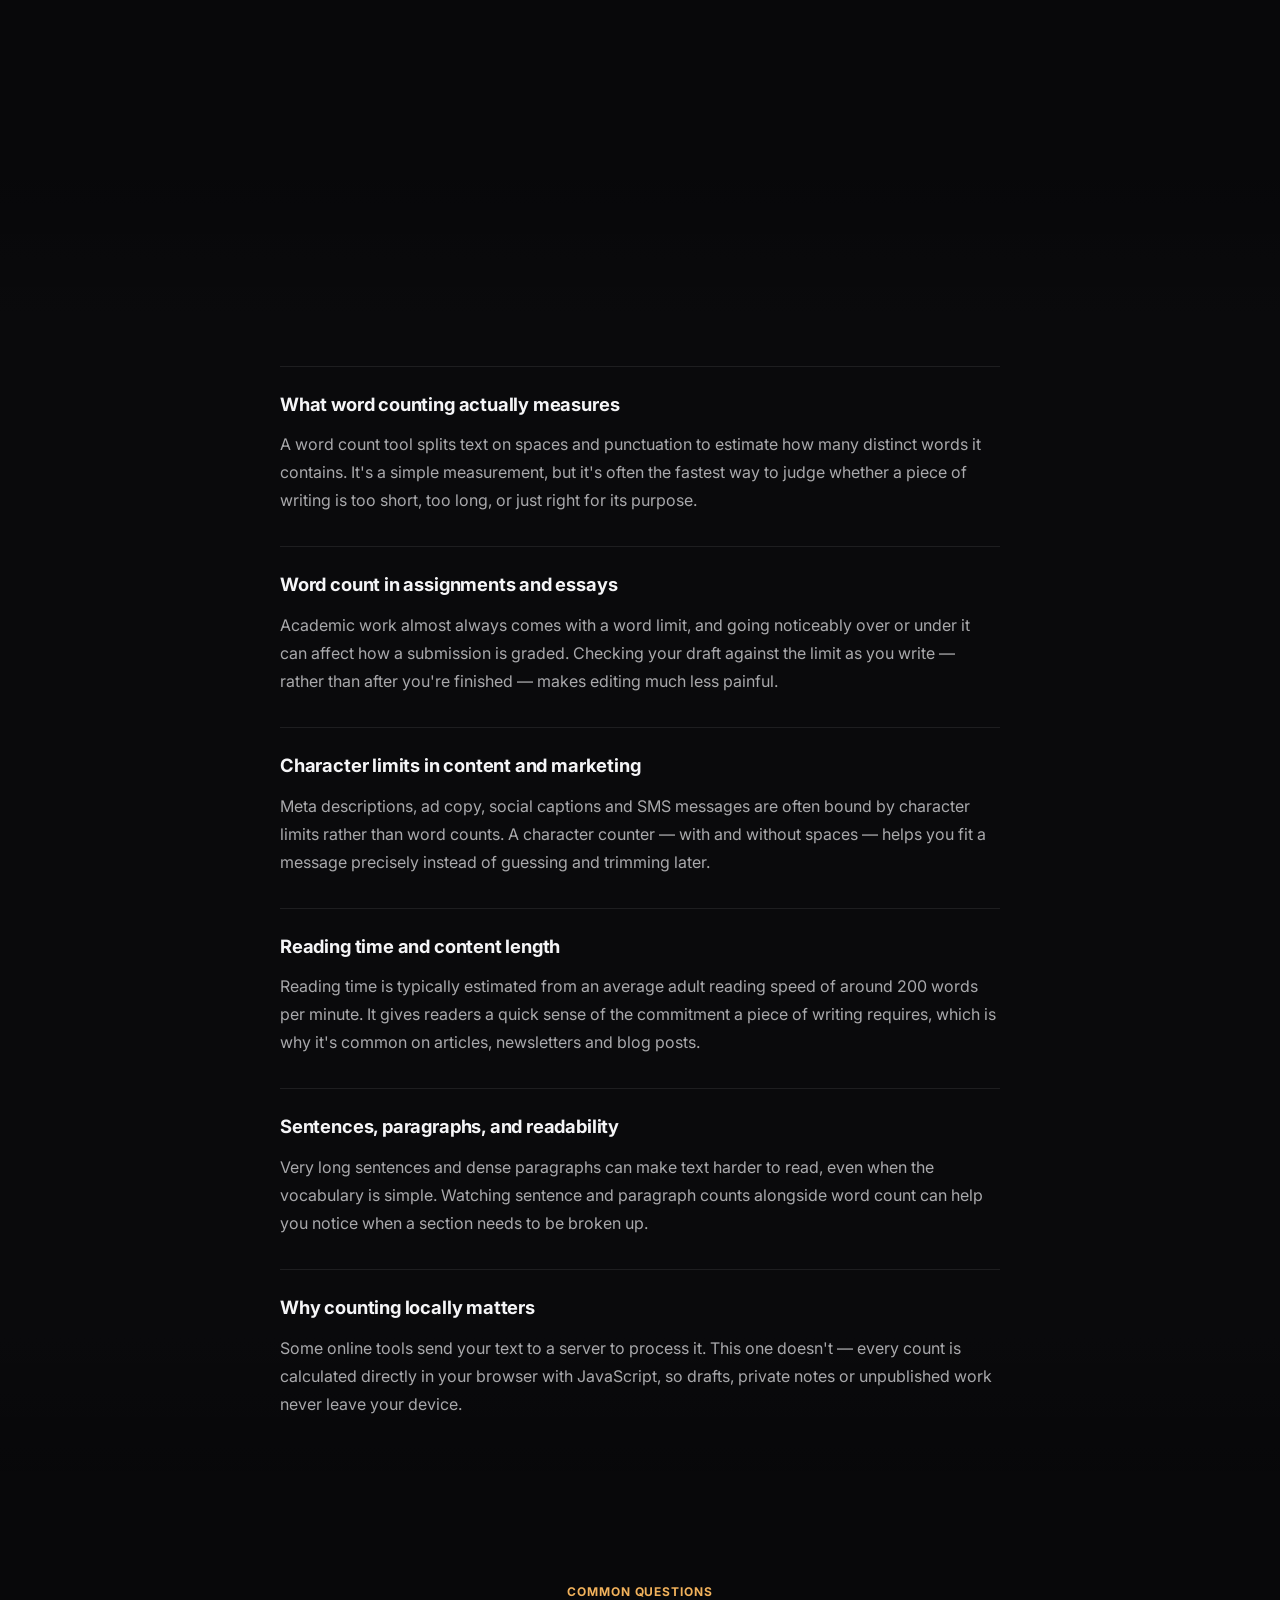
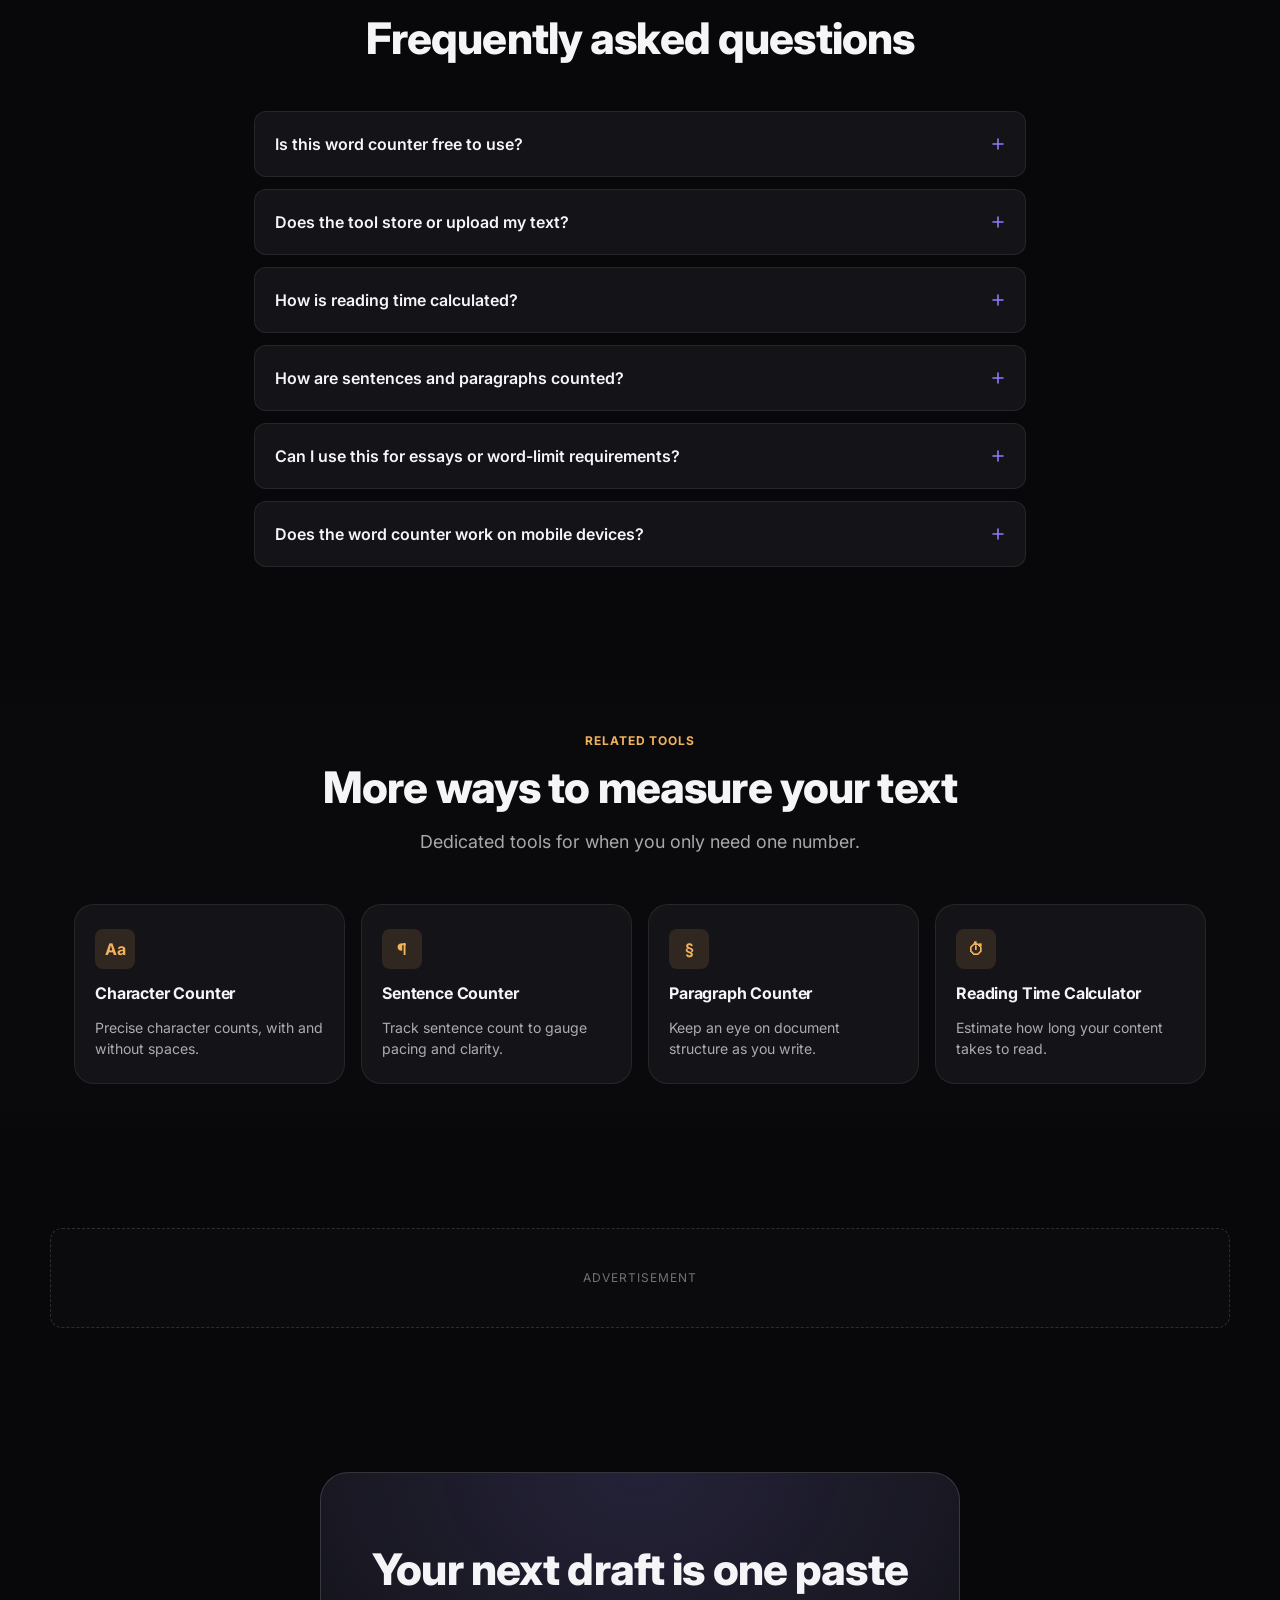
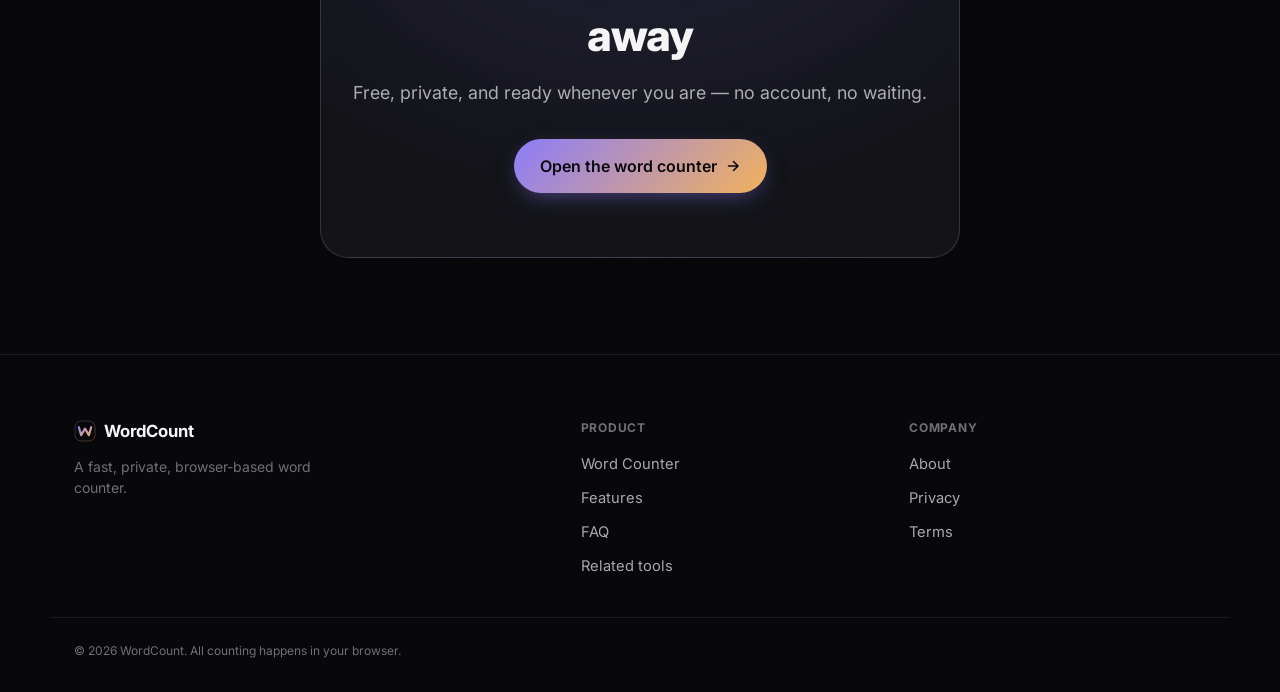
==== commit ad1a0714: "Rename index (1).html to index.html" ====
--- a/index.html
+++ b/index.html
@@ -604,5 +604,6 @@
 </footer>
 
 <script src="script.js" defer></script>
+<script defer src="/_vercel/insights/script.js"></script>
 </body>
 </html>
